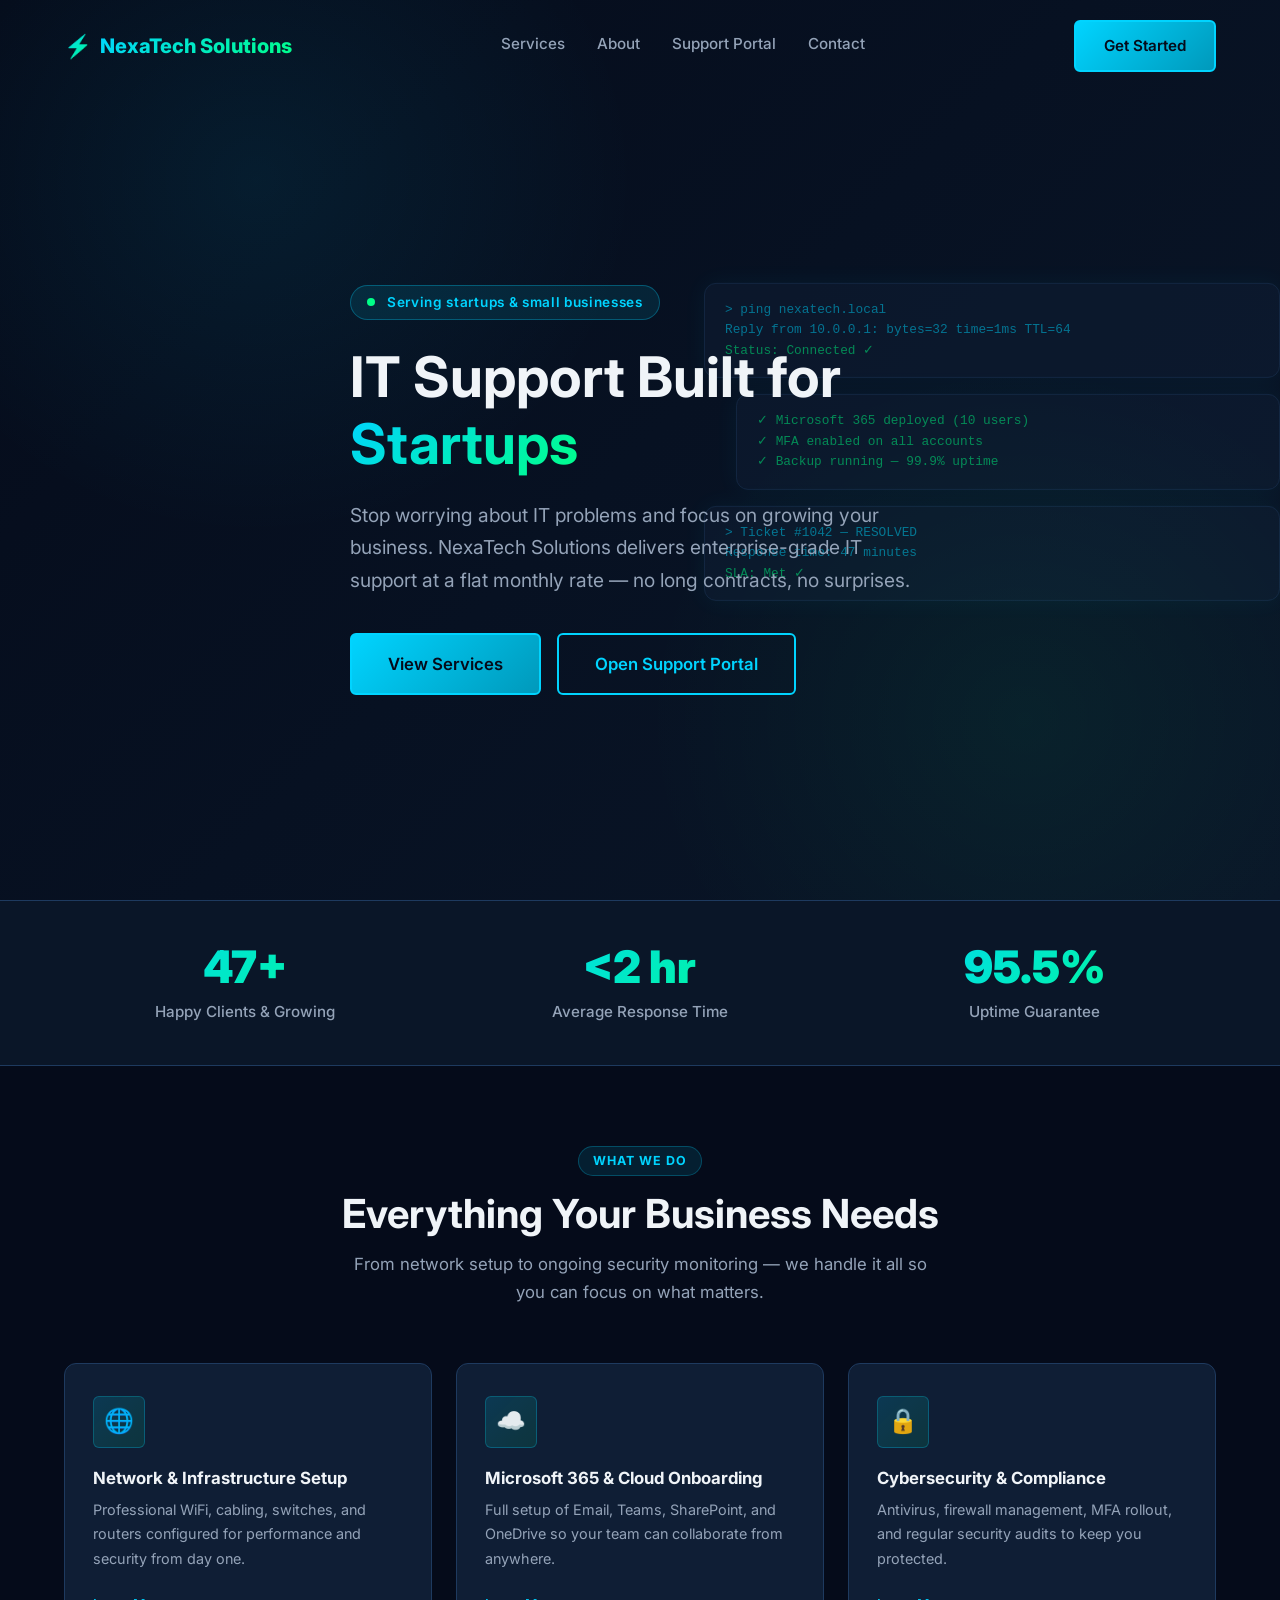
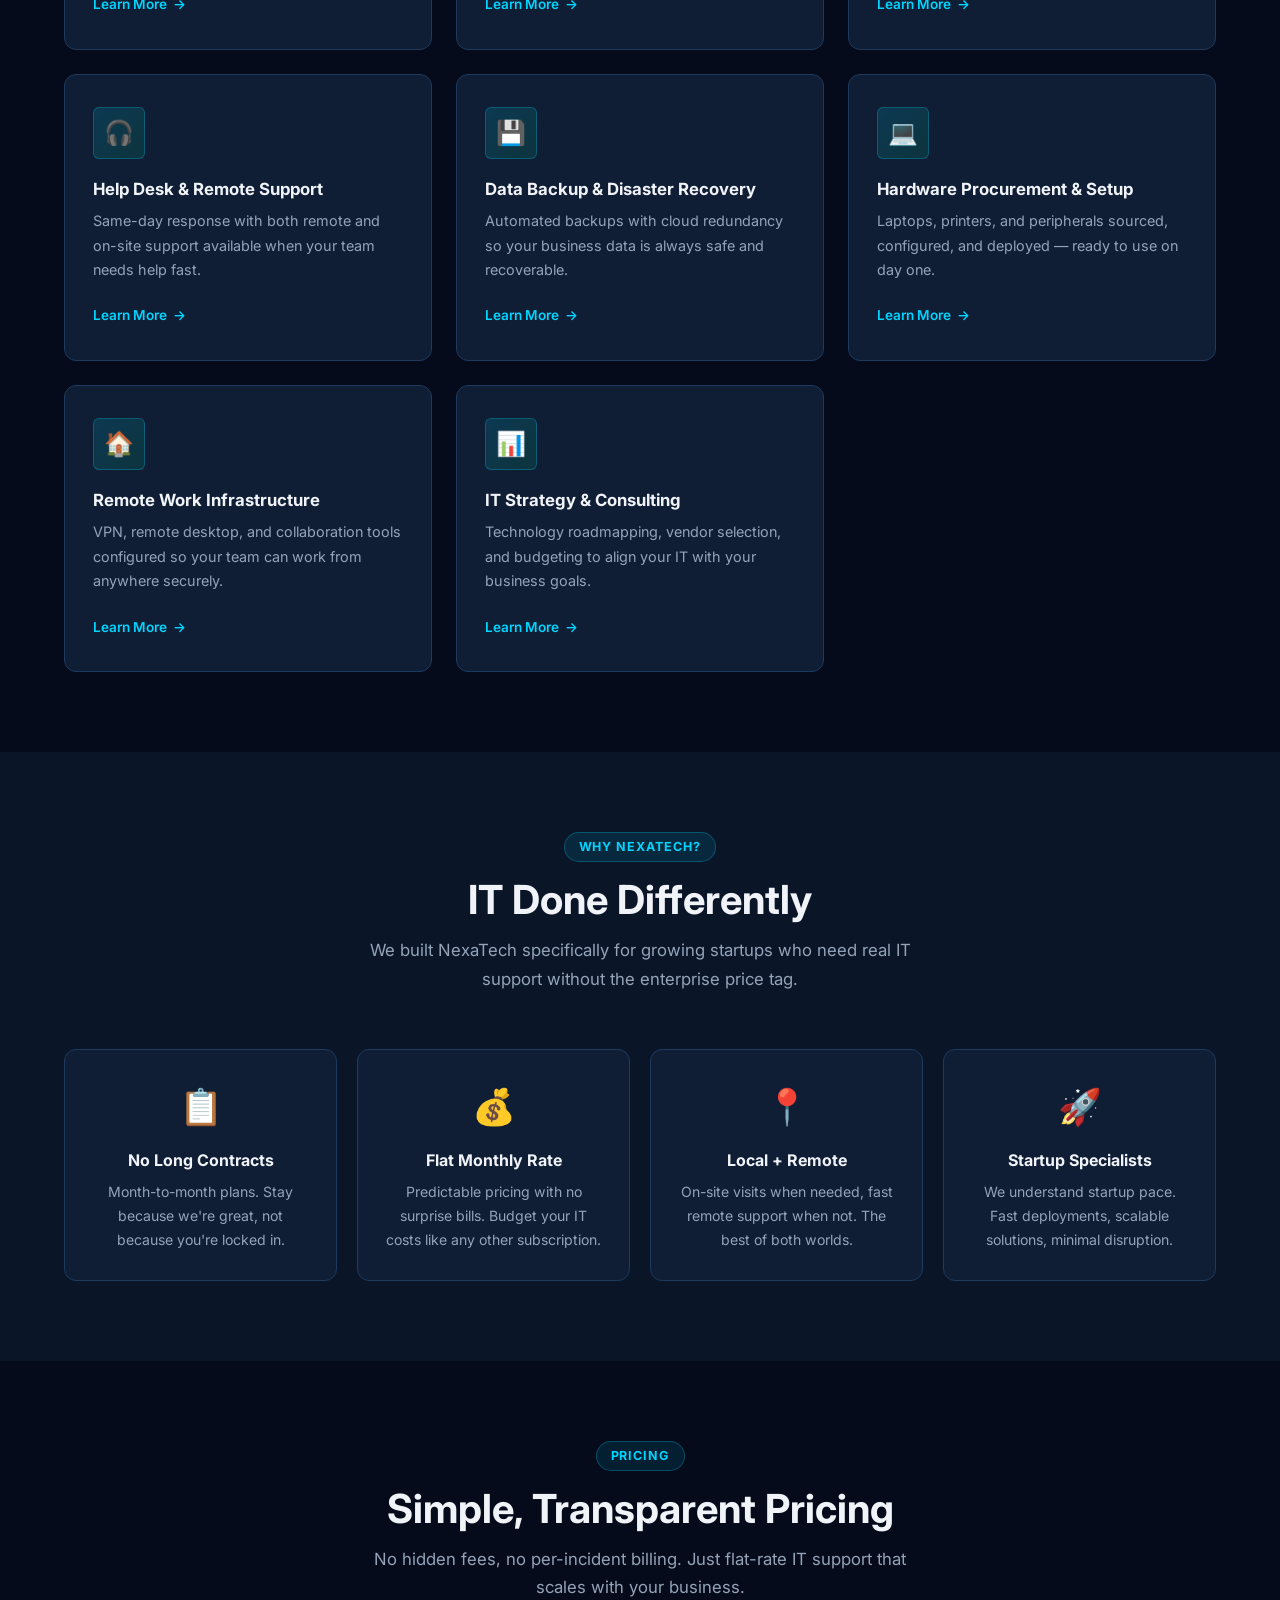
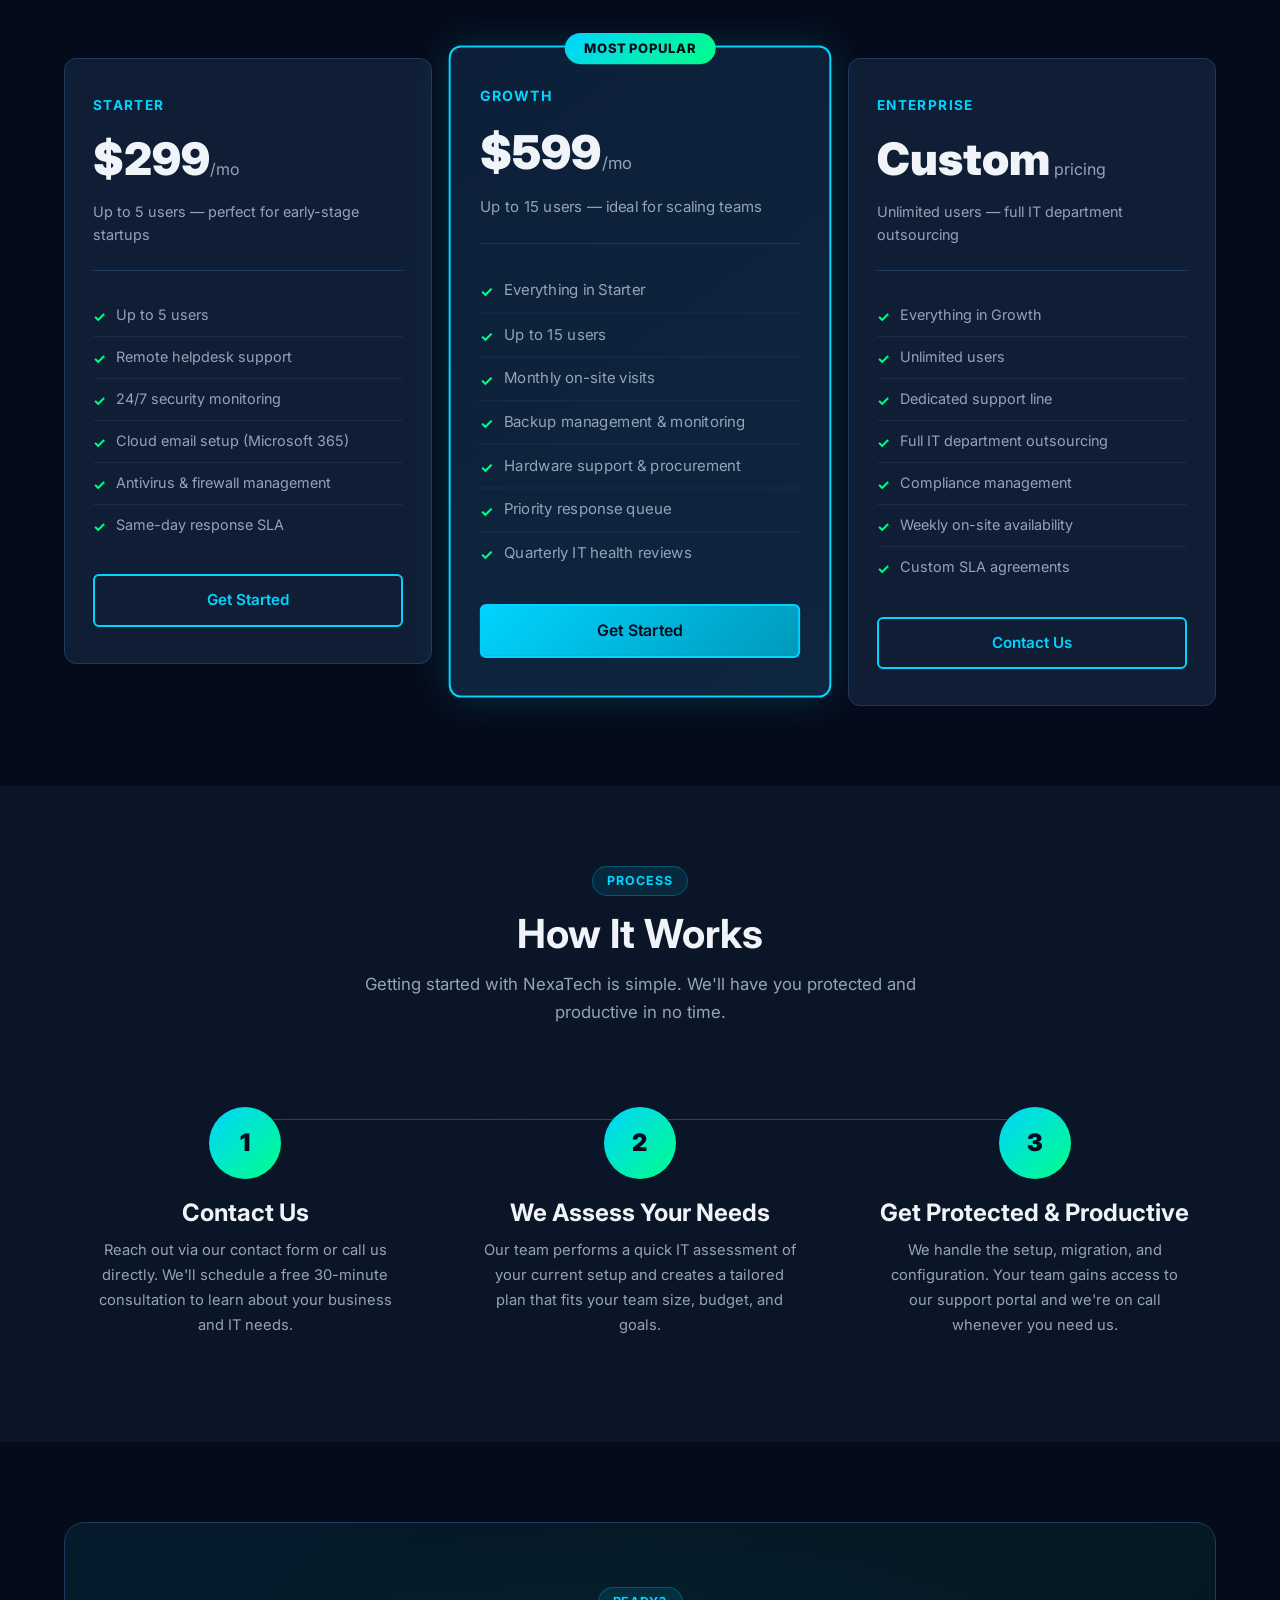
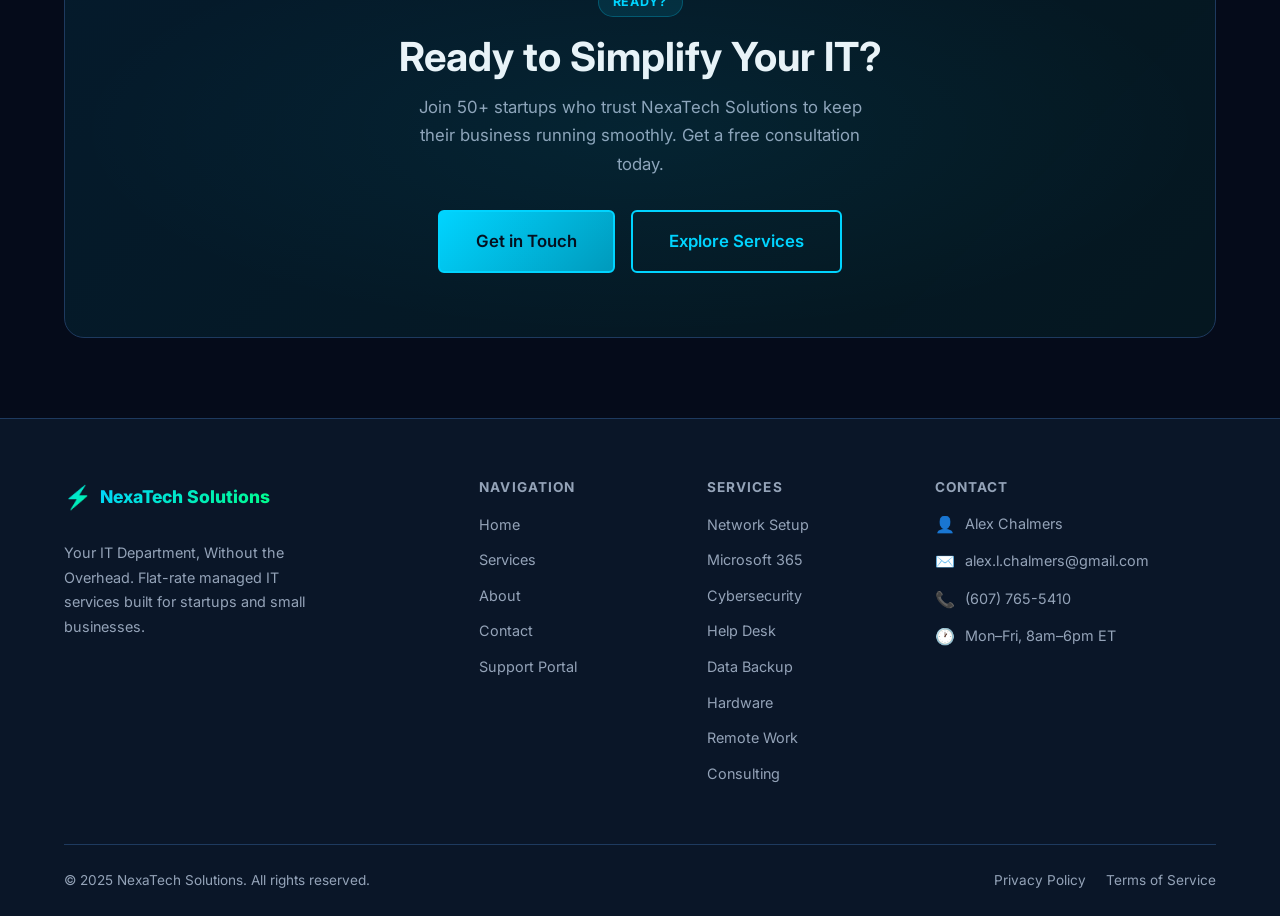
==== index.html @ a49eac21 "Initial commit of NexaTech Solutions IT services app Includes the customer portal, admin panel, tick" ====
<!DOCTYPE html>
<html lang="en">
<head>
  <meta charset="UTF-8" />
  <meta name="viewport" content="width=device-width, initial-scale=1.0" />
  <meta name="description" content="NexaTech Solutions — Managed IT services built for startups and small businesses. Network setup, Microsoft 365, cybersecurity, help desk, and more." />
  <title>NexaTech Solutions — Your IT Department, Without the Overhead</title>
  <link rel="stylesheet" href="assets/css/styles.css" />
  <link rel="preconnect" href="https://fonts.googleapis.com" />
  <link rel="preconnect" href="https://fonts.gstatic.com" crossorigin />
  <link href="https://fonts.googleapis.com/css2?family=Inter:wght@300;400;500;600;700;800;900&display=swap" rel="stylesheet" />
</head>
<body>

  <!-- ===================== NAVIGATION ===================== -->
  <nav class="navbar" id="navbar">
    <div class="container">
      <div class="nav-inner">
        <a href="index.html" class="nav-logo">
          <span class="logo-icon">⚡</span>
          <span>NexaTech Solutions</span>
        </a>

        <div class="nav-links">
          <a href="services.html">Services</a>
          <a href="about.html">About</a>
          <a href="portal/index.php">Support Portal</a>
          <a href="contact.html">Contact</a>
        </div>

        <div class="nav-cta">
          <a href="contact.html" class="btn btn-primary">Get Started</a>
        </div>

        <button class="hamburger" id="hamburger" aria-label="Toggle menu">
          <span></span><span></span><span></span>
        </button>
      </div>

      <div class="mobile-menu" id="mobile-menu">
        <a href="services.html">Services</a>
        <a href="about.html">About</a>
        <a href="portal/index.php">Support Portal</a>
        <a href="contact.html">Contact</a>
        <a href="contact.html" class="btn btn-primary">Get Started</a>
      </div>
    </div>
  </nav>

  <!-- ===================== HERO ===================== -->
  <section class="hero" id="hero">
    <div class="container">
      <div class="hero-content">
        <div class="hero-badge">
          <span class="status-dot"></span>
          Serving startups &amp; small businesses
        </div>
        <h1>IT Support Built for<br /><span class="gradient-text">Startups</span></h1>
        <p class="hero-sub">
          Stop worrying about IT problems and focus on growing your business.
          NexaTech Solutions delivers enterprise-grade IT support at a flat monthly rate —
          no long contracts, no surprises.
        </p>
        <div class="hero-ctas">
          <a href="services.html" class="btn btn-primary btn-lg">View Services</a>
          <a href="portal/index.php" class="btn btn-outline btn-lg">Open Support Portal</a>
        </div>
      </div>

      <!-- Floating tech elements -->
      <div class="hero-float" aria-hidden="true">
        <div class="float-card">
          &gt; ping nexatech.local<br />
          Reply from 10.0.0.1: bytes=32 time=1ms TTL=64<br />
          <span style="color:var(--accent-green)">Status: Connected ✓</span>
        </div>
        <div class="float-card">
          ✓ Microsoft 365 deployed (10 users)<br />
          ✓ MFA enabled on all accounts<br />
          ✓ Backup running — 99.9% uptime
        </div>
        <div class="float-card">
          &gt; Ticket #1042 — RESOLVED<br />
          Response time: 47 minutes<br />
          <span style="color:var(--accent-green)">SLA: Met ✓</span>
        </div>
      </div>
    </div>
  </section>

  <!-- ===================== STATS ===================== -->
  <section class="stats-row">
    <div class="container">
      <div class="stats-grid">
        <div class="stat-item animate-on-scroll">
          <h3><span data-count="50" data-suffix="+">50+</span></h3>
          <p>Happy Clients &amp; Growing</p>
        </div>
        <div class="stat-item animate-on-scroll delay-2">
          <h3>&lt;2 hr</h3>
          <p>Average Response Time</p>
        </div>
        <div class="stat-item animate-on-scroll delay-3">
          <h3><span data-count="99.9" data-suffix="%">99.9%</span></h3>
          <p>Uptime Guarantee</p>
        </div>
      </div>
    </div>
  </section>

  <!-- ===================== SERVICES GRID ===================== -->
  <section class="section" id="services">
    <div class="container">
      <div class="section-header centered">
        <div class="section-tag">What We Do</div>
        <h2>Everything Your Business Needs</h2>
        <p>From network setup to ongoing security monitoring — we handle it all so you can focus on what matters.</p>
      </div>

      <div class="services-grid">
        <div class="service-card animate-on-scroll">
          <div class="service-icon">🌐</div>
          <h3>Network &amp; Infrastructure Setup</h3>
          <p>Professional WiFi, cabling, switches, and routers configured for performance and security from day one.</p>
          <a href="services.html#network" class="learn-more">Learn More</a>
        </div>

        <div class="service-card animate-on-scroll delay-1">
          <div class="service-icon">☁️</div>
          <h3>Microsoft 365 &amp; Cloud Onboarding</h3>
          <p>Full setup of Email, Teams, SharePoint, and OneDrive so your team can collaborate from anywhere.</p>
          <a href="services.html#cloud" class="learn-more">Learn More</a>
        </div>

        <div class="service-card animate-on-scroll delay-2">
          <div class="service-icon">🔒</div>
          <h3>Cybersecurity &amp; Compliance</h3>
          <p>Antivirus, firewall management, MFA rollout, and regular security audits to keep you protected.</p>
          <a href="services.html#security" class="learn-more">Learn More</a>
        </div>

        <div class="service-card animate-on-scroll">
          <div class="service-icon">🎧</div>
          <h3>Help Desk &amp; Remote Support</h3>
          <p>Same-day response with both remote and on-site support available when your team needs help fast.</p>
          <a href="services.html#helpdesk" class="learn-more">Learn More</a>
        </div>

        <div class="service-card animate-on-scroll delay-1">
          <div class="service-icon">💾</div>
          <h3>Data Backup &amp; Disaster Recovery</h3>
          <p>Automated backups with cloud redundancy so your business data is always safe and recoverable.</p>
          <a href="services.html#backup" class="learn-more">Learn More</a>
        </div>

        <div class="service-card animate-on-scroll delay-2">
          <div class="service-icon">💻</div>
          <h3>Hardware Procurement &amp; Setup</h3>
          <p>Laptops, printers, and peripherals sourced, configured, and deployed — ready to use on day one.</p>
          <a href="services.html#hardware" class="learn-more">Learn More</a>
        </div>

        <div class="service-card animate-on-scroll">
          <div class="service-icon">🏠</div>
          <h3>Remote Work Infrastructure</h3>
          <p>VPN, remote desktop, and collaboration tools configured so your team can work from anywhere securely.</p>
          <a href="services.html#remote" class="learn-more">Learn More</a>
        </div>

        <div class="service-card animate-on-scroll delay-1">
          <div class="service-icon">📊</div>
          <h3>IT Strategy &amp; Consulting</h3>
          <p>Technology roadmapping, vendor selection, and budgeting to align your IT with your business goals.</p>
          <a href="services.html#consulting" class="learn-more">Learn More</a>
        </div>
      </div>
    </div>
  </section>

  <!-- ===================== WHY NEXATECH ===================== -->
  <section class="section" style="background: var(--bg-secondary);">
    <div class="container">
      <div class="section-header centered">
        <div class="section-tag">Why NexaTech?</div>
        <h2>IT Done Differently</h2>
        <p>We built NexaTech specifically for growing startups who need real IT support without the enterprise price tag.</p>
      </div>

      <div class="features-grid">
        <div class="feature-card animate-on-scroll">
          <span class="feature-icon">📋</span>
          <h4>No Long Contracts</h4>
          <p>Month-to-month plans. Stay because we're great, not because you're locked in.</p>
        </div>
        <div class="feature-card animate-on-scroll delay-1">
          <span class="feature-icon">💰</span>
          <h4>Flat Monthly Rate</h4>
          <p>Predictable pricing with no surprise bills. Budget your IT costs like any other subscription.</p>
        </div>
        <div class="feature-card animate-on-scroll delay-2">
          <span class="feature-icon">📍</span>
          <h4>Local + Remote</h4>
          <p>On-site visits when needed, fast remote support when not. The best of both worlds.</p>
        </div>
        <div class="feature-card animate-on-scroll delay-3">
          <span class="feature-icon">🚀</span>
          <h4>Startup Specialists</h4>
          <p>We understand startup pace. Fast deployments, scalable solutions, minimal disruption.</p>
        </div>
      </div>
    </div>
  </section>

  <!-- ===================== PRICING ===================== -->
  <section class="section" id="pricing">
    <div class="container">
      <div class="section-header centered">
        <div class="section-tag">Pricing</div>
        <h2>Simple, Transparent Pricing</h2>
        <p>No hidden fees, no per-incident billing. Just flat-rate IT support that scales with your business.</p>
      </div>

      <div class="pricing-grid">
        <!-- Starter -->
        <div class="pricing-card animate-on-scroll">
          <div class="pricing-tier">Starter</div>
          <div class="pricing-price">$299<span>/mo</span></div>
          <div class="pricing-subtitle">Up to 5 users — perfect for early-stage startups</div>
          <ul class="pricing-features">
            <li><span class="check">✓</span> Up to 5 users</li>
            <li><span class="check">✓</span> Remote helpdesk support</li>
            <li><span class="check">✓</span> 24/7 security monitoring</li>
            <li><span class="check">✓</span> Cloud email setup (Microsoft 365)</li>
            <li><span class="check">✓</span> Antivirus &amp; firewall management</li>
            <li><span class="check">✓</span> Same-day response SLA</li>
          </ul>
          <a href="contact.html" class="btn btn-outline">Get Started</a>
        </div>

        <!-- Growth (Featured) -->
        <div class="pricing-card featured animate-on-scroll delay-1">
          <div class="pricing-badge">Most Popular</div>
          <div class="pricing-tier">Growth</div>
          <div class="pricing-price">$599<span>/mo</span></div>
          <div class="pricing-subtitle">Up to 15 users — ideal for scaling teams</div>
          <ul class="pricing-features">
            <li><span class="check">✓</span> Everything in Starter</li>
            <li><span class="check">✓</span> Up to 15 users</li>
            <li><span class="check">✓</span> Monthly on-site visits</li>
            <li><span class="check">✓</span> Backup management &amp; monitoring</li>
            <li><span class="check">✓</span> Hardware support &amp; procurement</li>
            <li><span class="check">✓</span> Priority response queue</li>
            <li><span class="check">✓</span> Quarterly IT health reviews</li>
          </ul>
          <a href="contact.html" class="btn btn-primary">Get Started</a>
        </div>

        <!-- Enterprise -->
        <div class="pricing-card animate-on-scroll delay-2">
          <div class="pricing-tier">Enterprise</div>
          <div class="pricing-price">Custom<span> pricing</span></div>
          <div class="pricing-subtitle">Unlimited users — full IT department outsourcing</div>
          <ul class="pricing-features">
            <li><span class="check">✓</span> Everything in Growth</li>
            <li><span class="check">✓</span> Unlimited users</li>
            <li><span class="check">✓</span> Dedicated support line</li>
            <li><span class="check">✓</span> Full IT department outsourcing</li>
            <li><span class="check">✓</span> Compliance management</li>
            <li><span class="check">✓</span> Weekly on-site availability</li>
            <li><span class="check">✓</span> Custom SLA agreements</li>
          </ul>
          <a href="contact.html" class="btn btn-outline">Contact Us</a>
        </div>
      </div>
    </div>
  </section>

  <!-- ===================== HOW IT WORKS ===================== -->
  <section class="section" style="background: var(--bg-secondary);">
    <div class="container">
      <div class="section-header centered">
        <div class="section-tag">Process</div>
        <h2>How It Works</h2>
        <p>Getting started with NexaTech is simple. We'll have you protected and productive in no time.</p>
      </div>

      <div class="steps-grid">
        <div class="step-card animate-on-scroll">
          <div class="step-number">1</div>
          <h3>Contact Us</h3>
          <p>Reach out via our contact form or call us directly. We'll schedule a free 30-minute consultation to learn about your business and IT needs.</p>
        </div>
        <div class="step-card animate-on-scroll delay-2">
          <div class="step-number">2</div>
          <h3>We Assess Your Needs</h3>
          <p>Our team performs a quick IT assessment of your current setup and creates a tailored plan that fits your team size, budget, and goals.</p>
        </div>
        <div class="step-card animate-on-scroll delay-3">
          <div class="step-number">3</div>
          <h3>Get Protected &amp; Productive</h3>
          <p>We handle the setup, migration, and configuration. Your team gains access to our support portal and we're on call whenever you need us.</p>
        </div>
      </div>
    </div>
  </section>

  <!-- ===================== CTA SECTION ===================== -->
  <section class="section">
    <div class="container">
      <div class="cta-section animate-on-scroll">
        <div class="section-tag" style="margin-bottom:16px;">Ready?</div>
        <h2>Ready to Simplify Your IT?</h2>
        <p>Join 50+ startups who trust NexaTech Solutions to keep their business running smoothly. Get a free consultation today.</p>
        <div class="ctas">
          <a href="contact.html" class="btn btn-primary btn-lg">Get in Touch</a>
          <a href="services.html" class="btn btn-outline btn-lg">Explore Services</a>
        </div>
      </div>
    </div>
  </section>

  <!-- ===================== FOOTER ===================== -->
  <footer class="footer">
    <div class="container">
      <div class="footer-grid">
        <div class="footer-brand">
          <a href="index.html" class="nav-logo">
            <span class="logo-icon">⚡</span>
            <span>NexaTech Solutions</span>
          </a>
          <p style="margin-top:12px;">Your IT Department, Without the Overhead. Flat-rate managed IT services built for startups and small businesses.</p>
        </div>

        <div class="footer-col">
          <h4>Navigation</h4>
          <ul>
            <li><a href="index.html">Home</a></li>
            <li><a href="services.html">Services</a></li>
            <li><a href="about.html">About</a></li>
            <li><a href="contact.html">Contact</a></li>
            <li><a href="portal/index.php">Support Portal</a></li>
          </ul>
        </div>

        <div class="footer-col">
          <h4>Services</h4>
          <ul>
            <li><a href="services.html#network">Network Setup</a></li>
            <li><a href="services.html#cloud">Microsoft 365</a></li>
            <li><a href="services.html#security">Cybersecurity</a></li>
            <li><a href="services.html#helpdesk">Help Desk</a></li>
            <li><a href="services.html#backup">Data Backup</a></li>
            <li><a href="services.html#hardware">Hardware</a></li>
            <li><a href="services.html#remote">Remote Work</a></li>
            <li><a href="services.html#consulting">Consulting</a></li>
          </ul>
        </div>

        <div class="footer-col">
          <h4>Contact</h4>
          <div class="footer-contact-item">
            <span class="icon">👤</span>
            <span>Alex Chalmers</span>
          </div>
          <div class="footer-contact-item">
            <span class="icon">✉️</span>
            <a href="mailto:alex.l.chalmers@gmail.com">alex.l.chalmers@gmail.com</a>
          </div>
          <div class="footer-contact-item">
            <span class="icon">📞</span>
            <a href="tel:+16077655410">(607) 765-5410</a>
          </div>
          <div class="footer-contact-item">
            <span class="icon">🕐</span>
            <span>Mon–Fri, 8am–6pm ET</span>
          </div>
        </div>
      </div>

      <div class="footer-bottom">
        <p>&copy; 2025 NexaTech Solutions. All rights reserved.</p>
        <div style="display:flex;gap:20px;">
          <a href="#">Privacy Policy</a>
          <a href="#">Terms of Service</a>
        </div>
      </div>
    </div>
  </footer>

  <script src="assets/js/main.js?v=2"></script>
</body>
</html>
---- assets/css/styles.css ----
/* ============================================================
   NexaTech Solutions — styles.css
   Dark, techy, startup-friendly theme
   ============================================================ */

/* --- Google Font Import --- */
@import url('https://fonts.googleapis.com/css2?family=Inter:wght@300;400;500;600;700;800;900&display=swap');

/* --- CSS Custom Properties --- */
:root {
  --bg-primary:    #050b1a;
  --bg-secondary:  #0a1628;
  --bg-card:       #0f1e35;
  --accent-cyan:   #00d4ff;
  --accent-green:  #00ff88;
  --text-primary:  #f0f4f8;
  --text-secondary:#94a3b8;
  --border:        #1e3a5f;

  --font-family: 'Inter', -apple-system, BlinkMacSystemFont, 'Segoe UI', sans-serif;
  --radius-sm:   6px;
  --radius-md:   12px;
  --radius-lg:   20px;
  --shadow-sm:   0 2px 8px rgba(0,0,0,.4);
  --shadow-md:   0 4px 24px rgba(0,0,0,.5);
  --shadow-lg:   0 8px 48px rgba(0,0,0,.6);
  --transition:  0.25s ease;
}

/* --- Reset / Normalize --- */
*, *::before, *::after { box-sizing: border-box; margin: 0; padding: 0; }
html { scroll-behavior: smooth; font-size: 16px; }
body {
  font-family: var(--font-family);
  background: var(--bg-primary);
  color: var(--text-primary);
  line-height: 1.6;
  overflow-x: hidden;
}
img { max-width: 100%; display: block; }
a { color: var(--accent-cyan); text-decoration: none; transition: color var(--transition); }
a:hover { color: var(--accent-green); }
ul { list-style: none; }
button { font-family: var(--font-family); cursor: pointer; border: none; outline: none; }
input, textarea, select {
  font-family: var(--font-family);
  outline: none;
  border: none;
  background: transparent;
}

/* --- Typography System --- */
h1,h2,h3,h4,h5,h6 {
  font-weight: 700;
  line-height: 1.2;
  color: var(--text-primary);
}
h1 { font-size: clamp(2rem, 5vw, 3.5rem); }
h2 { font-size: clamp(1.6rem, 3.5vw, 2.5rem); }
h3 { font-size: clamp(1.2rem, 2.5vw, 1.5rem); }
h4 { font-size: 1.1rem; }
p  { color: var(--text-secondary); line-height: 1.7; }
small { font-size: .85rem; color: var(--text-secondary); }

.gradient-text {
  background: linear-gradient(135deg, var(--accent-cyan), var(--accent-green));
  -webkit-background-clip: text;
  -webkit-text-fill-color: transparent;
  background-clip: text;
}

/* --- Utility Classes --- */
.container { max-width: 1200px; margin: 0 auto; padding: 0 24px; }
.section    { padding: 80px 0; }
.section-sm { padding: 48px 0; }
.text-center { text-align: center; }
.text-left   { text-align: left; }
.flex        { display: flex; }
.flex-center { display: flex; align-items: center; justify-content: center; }
.flex-between{ display: flex; align-items: center; justify-content: space-between; }
.flex-col    { flex-direction: column; }
.gap-1       { gap: 8px; }
.gap-2       { gap: 16px; }
.gap-3       { gap: 24px; }
.gap-4       { gap: 32px; }
.mt-1 { margin-top: 8px; }
.mt-2 { margin-top: 16px; }
.mt-3 { margin-top: 24px; }
.mt-4 { margin-top: 32px; }
.mb-1 { margin-bottom: 8px; }
.mb-2 { margin-bottom: 16px; }
.mb-3 { margin-bottom: 24px; }
.mb-4 { margin-bottom: 32px; }
.hidden { display: none !important; }
.sr-only { position:absolute; width:1px; height:1px; overflow:hidden; clip:rect(0,0,0,0); }

/* Scroll animation targets */
.animate-on-scroll { opacity: 0; transform: translateY(30px); transition: opacity .6s ease, transform .6s ease; }
.animate-on-scroll.visible { opacity: 1; transform: translateY(0); }

/* --- Buttons --- */
.btn {
  display: inline-flex;
  align-items: center;
  gap: 8px;
  padding: 12px 28px;
  border-radius: var(--radius-sm);
  font-size: .95rem;
  font-weight: 600;
  transition: all var(--transition);
  cursor: pointer;
  border: 2px solid transparent;
  text-decoration: none;
  white-space: nowrap;
}
.btn-primary {
  background: linear-gradient(135deg, var(--accent-cyan), #0099bb);
  color: #050b1a;
  border-color: var(--accent-cyan);
}
.btn-primary:hover {
  background: linear-gradient(135deg, var(--accent-green), #00cc66);
  border-color: var(--accent-green);
  color: #050b1a;
  transform: translateY(-2px);
  box-shadow: 0 6px 24px rgba(0,212,255,.35);
}
.btn-outline {
  background: transparent;
  color: var(--accent-cyan);
  border-color: var(--accent-cyan);
}
.btn-outline:hover {
  background: rgba(0,212,255,.1);
  color: var(--accent-cyan);
  transform: translateY(-2px);
  box-shadow: 0 6px 24px rgba(0,212,255,.2);
}
.btn-ghost {
  background: transparent;
  color: var(--text-secondary);
  border-color: var(--border);
}
.btn-ghost:hover { background: var(--bg-card); color: var(--text-primary); border-color: var(--accent-cyan); }
.btn-sm { padding: 8px 18px; font-size: .85rem; }
.btn-lg { padding: 16px 36px; font-size: 1.05rem; }
.btn-danger { background: #ff4d4d; color: #fff; border-color: #ff4d4d; }
.btn-danger:hover { background: #cc0000; border-color: #cc0000; }
.btn-success { background: var(--accent-green); color: #050b1a; border-color: var(--accent-green); }

/* --- Navigation --- */
.navbar {
  position: fixed;
  top: 0; left: 0; right: 0;
  z-index: 1000;
  padding: 20px 0;
  transition: background var(--transition), padding var(--transition), box-shadow var(--transition);
}
.navbar.scrolled {
  background: rgba(5,11,26,.95);
  backdrop-filter: blur(12px);
  padding: 12px 0;
  box-shadow: 0 2px 24px rgba(0,0,0,.5);
  border-bottom: 1px solid var(--border);
}
.nav-inner { display: flex; align-items: center; justify-content: space-between; }
.nav-logo {
  font-size: 1.25rem;
  font-weight: 800;
  color: var(--text-primary);
  text-decoration: none;
  display: flex;
  align-items: center;
  gap: 8px;
  transition: color var(--transition);
}
.nav-logo:hover { color: var(--accent-cyan); }
.nav-logo .logo-icon { font-size: 1.4rem; }
.nav-logo span { background: linear-gradient(135deg, var(--accent-cyan), var(--accent-green)); -webkit-background-clip: text; -webkit-text-fill-color: transparent; background-clip: text; }

.nav-links { display: flex; align-items: center; gap: 32px; }
.nav-links a {
  color: var(--text-secondary);
  font-size: .95rem;
  font-weight: 500;
  text-decoration: none;
  transition: color var(--transition);
  position: relative;
  padding-bottom: 4px;
}
.nav-links a::after {
  content: '';
  position: absolute;
  bottom: 0; left: 0;
  width: 0; height: 2px;
  background: var(--accent-cyan);
  transition: width var(--transition);
}
.nav-links a:hover, .nav-links a.active { color: var(--text-primary); }
.nav-links a:hover::after, .nav-links a.active::after { width: 100%; }

.nav-cta { display: flex; align-items: center; gap: 12px; }

.hamburger {
  display: none;
  flex-direction: column;
  gap: 5px;
  cursor: pointer;
  padding: 4px;
  background: none;
}
.hamburger span {
  display: block;
  width: 24px; height: 2px;
  background: var(--text-primary);
  border-radius: 2px;
  transition: all var(--transition);
}
.hamburger.open span:nth-child(1) { transform: translateY(7px) rotate(45deg); }
.hamburger.open span:nth-child(2) { opacity: 0; }
.hamburger.open span:nth-child(3) { transform: translateY(-7px) rotate(-45deg); }

.mobile-menu {
  display: none;
  flex-direction: column;
  gap: 0;
  background: rgba(5,11,26,.98);
  border-top: 1px solid var(--border);
  padding: 16px 0;
}
.mobile-menu.open { display: flex; }
.mobile-menu a {
  padding: 12px 24px;
  color: var(--text-secondary);
  font-weight: 500;
  border-bottom: 1px solid var(--border);
  transition: all var(--transition);
}
.mobile-menu a:last-child { border-bottom: none; }
.mobile-menu a:hover { color: var(--accent-cyan); background: rgba(0,212,255,.05); padding-left: 32px; }
.mobile-menu .btn { margin: 16px 24px 8px; width: calc(100% - 48px); justify-content: center; }

/* --- Hero Section --- */
.hero {
  min-height: 100vh;
  display: flex;
  align-items: center;
  position: relative;
  overflow: hidden;
  padding-top: 80px;
  background: linear-gradient(135deg, var(--bg-primary) 0%, #071122 50%, var(--bg-secondary) 100%);
}
.hero::before {
  content: '';
  position: absolute;
  top: -20%; left: -10%;
  width: 60%; height: 80%;
  background: radial-gradient(ellipse at center, rgba(0,212,255,.08) 0%, transparent 70%);
  pointer-events: none;
}
.hero::after {
  content: '';
  position: absolute;
  bottom: -20%; right: -10%;
  width: 60%; height: 80%;
  background: radial-gradient(ellipse at center, rgba(0,255,136,.06) 0%, transparent 70%);
  pointer-events: none;
}
.hero-content { position: relative; z-index: 1; max-width: 780px; }
.hero-badge {
  display: inline-flex;
  align-items: center;
  gap: 8px;
  background: rgba(0,212,255,.1);
  border: 1px solid rgba(0,212,255,.3);
  color: var(--accent-cyan);
  padding: 6px 16px;
  border-radius: 100px;
  font-size: .85rem;
  font-weight: 600;
  margin-bottom: 24px;
  letter-spacing: .05em;
}
.hero h1 { margin-bottom: 20px; }
.hero p.hero-sub {
  font-size: clamp(1rem, 2vw, 1.2rem);
  color: var(--text-secondary);
  max-width: 580px;
  margin-bottom: 36px;
  line-height: 1.7;
}
.hero-ctas { display: flex; gap: 16px; flex-wrap: wrap; }

/* Floating tech elements */
.hero-float {
  position: absolute;
  right: 0; top: 50%;
  transform: translateY(-50%);
  width: 45%;
  pointer-events: none;
  opacity: .5;
  z-index: 0;
}
.float-card {
  background: var(--bg-card);
  border: 1px solid var(--border);
  border-radius: var(--radius-md);
  padding: 16px 20px;
  margin-bottom: 16px;
  font-size: .8rem;
  font-family: 'Courier New', monospace;
  color: var(--accent-cyan);
  animation: floatUp 6s ease-in-out infinite;
  box-shadow: 0 0 24px rgba(0,212,255,.1);
}
.float-card:nth-child(2) { animation-delay: -2s; margin-left: 32px; color: var(--accent-green); }
.float-card:nth-child(3) { animation-delay: -4s; }
@keyframes floatUp { 0%,100% { transform: translateY(0); } 50% { transform: translateY(-12px); } }

/* --- Stats Row --- */
.stats-row {
  background: var(--bg-secondary);
  border-top: 1px solid var(--border);
  border-bottom: 1px solid var(--border);
  padding: 40px 0;
}
.stats-grid { display: grid; grid-template-columns: repeat(3, 1fr); gap: 32px; text-align: center; }
.stat-item h3 {
  font-size: clamp(2rem, 4vw, 2.8rem);
  font-weight: 900;
  background: linear-gradient(135deg, var(--accent-cyan), var(--accent-green));
  -webkit-background-clip: text; -webkit-text-fill-color: transparent; background-clip: text;
  margin-bottom: 4px;
}
.stat-item p { font-size: .95rem; color: var(--text-secondary); font-weight: 500; }

/* --- Section Headers --- */
.section-header { margin-bottom: 56px; }
.section-header h2 { margin-bottom: 12px; }
.section-header p { font-size: 1.05rem; max-width: 580px; }
.section-header.centered { text-align: center; }
.section-header.centered p { margin: 0 auto; }
.section-tag {
  display: inline-block;
  background: rgba(0,212,255,.1);
  color: var(--accent-cyan);
  border: 1px solid rgba(0,212,255,.25);
  padding: 4px 14px;
  border-radius: 100px;
  font-size: .78rem;
  font-weight: 700;
  letter-spacing: .08em;
  text-transform: uppercase;
  margin-bottom: 14px;
}

/* --- Services Grid --- */
.services-grid { display: grid; grid-template-columns: repeat(3, 1fr); gap: 24px; }
.service-card {
  background: var(--bg-card);
  border: 1px solid var(--border);
  border-radius: var(--radius-md);
  padding: 32px 28px;
  transition: all var(--transition);
  position: relative;
  overflow: hidden;
}
.service-card::before {
  content: '';
  position: absolute;
  top: 0; left: 0; right: 0;
  height: 2px;
  background: linear-gradient(90deg, var(--accent-cyan), var(--accent-green));
  opacity: 0;
  transition: opacity var(--transition);
}
.service-card:hover {
  transform: translateY(-6px);
  border-color: rgba(0,212,255,.4);
  box-shadow: 0 12px 40px rgba(0,212,255,.12);
}
.service-card:hover::before { opacity: 1; }
.service-icon {
  width: 52px; height: 52px;
  background: linear-gradient(135deg, rgba(0,212,255,.15), rgba(0,255,136,.1));
  border: 1px solid rgba(0,212,255,.25);
  border-radius: var(--radius-sm);
  display: flex; align-items: center; justify-content: center;
  font-size: 1.5rem;
  margin-bottom: 20px;
}
.service-card h3 { font-size: 1.05rem; margin-bottom: 10px; }
.service-card p { font-size: .9rem; margin-bottom: 20px; }
.service-card a.learn-more {
  font-size: .85rem;
  font-weight: 600;
  color: var(--accent-cyan);
  display: inline-flex;
  align-items: center;
  gap: 6px;
}
.service-card a.learn-more::after { content: '→'; transition: transform var(--transition); }
.service-card:hover a.learn-more::after { transform: translateX(4px); }

/* Services page — detailed service blocks */
.service-detail {
  background: var(--bg-card);
  border: 1px solid var(--border);
  border-radius: var(--radius-md);
  padding: 40px 36px;
  margin-bottom: 28px;
  display: grid;
  grid-template-columns: 64px 1fr;
  gap: 28px;
  transition: border-color var(--transition);
}
.service-detail:hover { border-color: rgba(0,212,255,.3); }
.service-detail .service-icon { margin-bottom: 0; width: 64px; height: 64px; font-size: 1.8rem; flex-shrink: 0; }
.service-detail h3 { font-size: 1.25rem; margin-bottom: 8px; }
.service-detail p.service-intro { margin-bottom: 16px; }
.service-detail ul.service-bullets {
  display: grid; grid-template-columns: 1fr 1fr; gap: 8px;
}
.service-detail ul.service-bullets li {
  font-size: .9rem;
  color: var(--text-secondary);
  padding-left: 20px;
  position: relative;
}
.service-detail ul.service-bullets li::before {
  content: '✓';
  position: absolute; left: 0;
  color: var(--accent-green);
  font-weight: 700;
}
.service-detail .who-its-for {
  margin-top: 14px;
  display: inline-flex;
  align-items: center;
  gap: 6px;
  background: rgba(0,255,136,.08);
  border: 1px solid rgba(0,255,136,.2);
  color: var(--accent-green);
  padding: 5px 12px;
  border-radius: 100px;
  font-size: .8rem;
  font-weight: 600;
}

/* --- Why NexaTech Feature Cards --- */
.features-grid { display: grid; grid-template-columns: repeat(4, 1fr); gap: 20px; }
.feature-card {
  background: var(--bg-card);
  border: 1px solid var(--border);
  border-radius: var(--radius-md);
  padding: 28px 24px;
  text-align: center;
  transition: all var(--transition);
}
.feature-card:hover { transform: translateY(-4px); border-color: rgba(0,212,255,.3); box-shadow: var(--shadow-md); }
.feature-icon { font-size: 2.2rem; margin-bottom: 16px; display: block; }
.feature-card h4 { margin-bottom: 10px; font-size: 1rem; }
.feature-card p { font-size: .88rem; }

/* --- Pricing Cards --- */
.pricing-grid { display: grid; grid-template-columns: repeat(3, 1fr); gap: 24px; align-items: start; }
.pricing-card {
  background: var(--bg-card);
  border: 1px solid var(--border);
  border-radius: var(--radius-md);
  padding: 36px 28px;
  position: relative;
  transition: all var(--transition);
}
.pricing-card.featured {
  background: linear-gradient(145deg, #0d1f38, #0f2640);
  border: 2px solid var(--accent-cyan);
  transform: scale(1.04);
  box-shadow: 0 0 40px rgba(0,212,255,.18);
}
.pricing-card:hover { box-shadow: var(--shadow-lg); }
.pricing-badge {
  position: absolute;
  top: -14px; left: 50%;
  transform: translateX(-50%);
  background: linear-gradient(135deg, var(--accent-cyan), var(--accent-green));
  color: #050b1a;
  padding: 5px 18px;
  border-radius: 100px;
  font-size: .78rem;
  font-weight: 800;
  letter-spacing: .05em;
  text-transform: uppercase;
  white-space: nowrap;
}
.pricing-tier { font-size: .85rem; font-weight: 700; color: var(--accent-cyan); letter-spacing: .1em; text-transform: uppercase; margin-bottom: 8px; }
.pricing-price { font-size: 2.8rem; font-weight: 900; color: var(--text-primary); margin-bottom: 4px; }
.pricing-price span { font-size: 1rem; font-weight: 400; color: var(--text-secondary); }
.pricing-subtitle { font-size: .9rem; color: var(--text-secondary); margin-bottom: 24px; padding-bottom: 24px; border-bottom: 1px solid var(--border); }
.pricing-features { margin-bottom: 28px; }
.pricing-features li {
  display: flex; align-items: flex-start; gap: 10px;
  padding: 8px 0;
  font-size: .9rem;
  color: var(--text-secondary);
  border-bottom: 1px solid rgba(30,58,95,.5);
}
.pricing-features li:last-child { border-bottom: none; }
.pricing-features li .check { color: var(--accent-green); font-weight: 700; flex-shrink: 0; margin-top: 2px; }
.pricing-card .btn { width: 100%; justify-content: center; }

/* --- How It Works --- */
.steps-grid { display: grid; grid-template-columns: repeat(3, 1fr); gap: 32px; position: relative; }
.steps-grid::before {
  content: '';
  position: absolute;
  top: 36px; left: calc(16.666% + 16px); right: calc(16.666% + 16px);
  height: 1px;
  background: linear-gradient(90deg, var(--accent-cyan), var(--accent-green));
  opacity: .3;
}
.step-card { text-align: center; padding: 24px; }
.step-number {
  width: 72px; height: 72px;
  background: linear-gradient(135deg, var(--accent-cyan), var(--accent-green));
  border-radius: 50%;
  display: flex; align-items: center; justify-content: center;
  font-size: 1.5rem; font-weight: 900;
  color: #050b1a;
  margin: 0 auto 20px;
  position: relative;
  z-index: 1;
}
.step-card h3 { margin-bottom: 10px; }
.step-card p { font-size: .92rem; }

/* --- CTA Section --- */
.cta-section {
  background: linear-gradient(135deg, rgba(0,212,255,.08), rgba(0,255,136,.05));
  border: 1px solid var(--border);
  border-radius: var(--radius-lg);
  padding: 64px 48px;
  text-align: center;
  position: relative;
  overflow: hidden;
}
.cta-section::before {
  content: '';
  position: absolute;
  inset: 0;
  background: radial-gradient(ellipse at center, rgba(0,212,255,.06) 0%, transparent 70%);
}
.cta-section h2 { margin-bottom: 12px; }
.cta-section p { max-width: 480px; margin: 0 auto 32px; font-size: 1.05rem; }
.cta-section .ctas { display: flex; gap: 16px; justify-content: center; flex-wrap: wrap; }

/* --- FAQ Section --- */
.faq-list { max-width: 760px; margin: 0 auto; }
.faq-item {
  background: var(--bg-card);
  border: 1px solid var(--border);
  border-radius: var(--radius-sm);
  margin-bottom: 12px;
  overflow: hidden;
  transition: border-color var(--transition);
}
.faq-item:hover { border-color: rgba(0,212,255,.3); }
.faq-question {
  display: flex; align-items: center; justify-content: space-between;
  padding: 20px 24px;
  cursor: pointer;
  font-weight: 600;
  color: var(--text-primary);
  transition: color var(--transition);
}
.faq-question:hover { color: var(--accent-cyan); }
.faq-icon { font-size: 1.2rem; color: var(--accent-cyan); transition: transform var(--transition); flex-shrink: 0; }
.faq-answer { padding: 0 24px; max-height: 0; overflow: hidden; transition: max-height .4s ease, padding .4s ease; }
.faq-answer p { font-size: .93rem; padding-bottom: 20px; }
.faq-item.open .faq-answer { max-height: 300px; }
.faq-item.open .faq-icon { transform: rotate(45deg); }

/* --- About Page --- */
.about-hero { background: linear-gradient(135deg, var(--bg-primary), var(--bg-secondary)); border-bottom: 1px solid var(--border); }
.about-story { display: grid; grid-template-columns: 1fr 1fr; gap: 64px; align-items: center; }
.about-story-text h2 { margin-bottom: 20px; }
.about-story-text p { margin-bottom: 16px; }
.about-profile {
  background: var(--bg-card);
  border: 1px solid var(--border);
  border-radius: var(--radius-md);
  padding: 36px;
  text-align: center;
}
.profile-avatar {
  width: 100px; height: 100px;
  background: linear-gradient(135deg, var(--accent-cyan), var(--accent-green));
  border-radius: 50%;
  display: flex; align-items: center; justify-content: center;
  font-size: 2.5rem;
  margin: 0 auto 20px;
  font-weight: 700;
  color: #050b1a;
}
.about-profile h3 { margin-bottom: 4px; }
.about-profile .title { color: var(--accent-cyan); font-size: .9rem; font-weight: 600; margin-bottom: 16px; }
.about-profile p { font-size: .9rem; }
.values-grid { display: grid; grid-template-columns: repeat(3, 1fr); gap: 24px; }
.value-card {
  background: var(--bg-card);
  border: 1px solid var(--border);
  border-radius: var(--radius-md);
  padding: 32px 24px;
  text-align: center;
  transition: all var(--transition);
}
.value-card:hover { transform: translateY(-4px); border-color: rgba(0,212,255,.3); }
.value-icon { font-size: 2.4rem; margin-bottom: 16px; display: block; }
.value-card h3 { margin-bottom: 10px; }

/* --- Contact Page --- */
.contact-grid { display: grid; grid-template-columns: 3fr 2fr; gap: 40px; align-items: start; }
.contact-form-card, .contact-info-card {
  background: var(--bg-card);
  border: 1px solid var(--border);
  border-radius: var(--radius-md);
  padding: 40px 36px;
}
.contact-info-card h3 { margin-bottom: 24px; }
.contact-info-item {
  display: flex; align-items: flex-start; gap: 14px;
  padding: 16px 0;
  border-bottom: 1px solid var(--border);
}
.contact-info-item:last-of-type { border-bottom: none; }
.contact-info-icon { font-size: 1.3rem; flex-shrink: 0; margin-top: 2px; }
.contact-info-item h4 { font-size: .85rem; color: var(--text-secondary); margin-bottom: 4px; text-transform: uppercase; letter-spacing: .06em; }
.contact-info-item p, .contact-info-item a { font-size: .95rem; color: var(--text-primary); font-weight: 500; }
.contact-info-item a:hover { color: var(--accent-cyan); }
.response-badge {
  display: inline-flex; align-items: center; gap: 8px;
  background: rgba(0,255,136,.1);
  border: 1px solid rgba(0,255,136,.3);
  color: var(--accent-green);
  padding: 8px 16px;
  border-radius: var(--radius-sm);
  font-size: .85rem;
  font-weight: 600;
  margin-top: 16px;
  width: 100%;
  justify-content: center;
}
.map-placeholder {
  background: var(--bg-secondary);
  border: 1px dashed var(--border);
  border-radius: var(--radius-md);
  padding: 40px;
  text-align: center;
  margin-top: 32px;
}
.map-placeholder .map-icon { font-size: 2.5rem; margin-bottom: 12px; }
.map-placeholder p { color: var(--text-secondary); font-size: .95rem; }

/* --- Forms --- */
.form-group { margin-bottom: 20px; }
.form-row { display: grid; grid-template-columns: 1fr 1fr; gap: 20px; }
.form-label {
  display: block;
  font-size: .85rem;
  font-weight: 600;
  color: var(--text-secondary);
  margin-bottom: 8px;
  text-transform: uppercase;
  letter-spacing: .05em;
}
.form-control {
  width: 100%;
  background: var(--bg-secondary);
  border: 1px solid var(--border);
  border-radius: var(--radius-sm);
  padding: 12px 16px;
  color: var(--text-primary);
  font-size: .95rem;
  transition: border-color var(--transition), box-shadow var(--transition);
}
.form-control:focus {
  border-color: var(--accent-cyan);
  box-shadow: 0 0 0 3px rgba(0,212,255,.12);
}
.form-control::placeholder { color: var(--text-secondary); opacity: .6; }
textarea.form-control { resize: vertical; min-height: 130px; }
select.form-control { appearance: none; cursor: pointer; background-image: url("data:image/svg+xml,%3Csvg xmlns='http://www.w3.org/2000/svg' width='12' height='8' viewBox='0 0 12 8'%3E%3Cpath d='M1 1l5 5 5-5' stroke='%2394a3b8' stroke-width='1.5' fill='none' stroke-linecap='round'/%3E%3C/svg%3E"); background-repeat: no-repeat; background-position: right 14px center; padding-right: 40px; }
select.form-control option { background: var(--bg-card); color: var(--text-primary); }
.form-check { display: flex; align-items: center; gap: 10px; }
.form-check input[type=checkbox] { width: 16px; height: 16px; accent-color: var(--accent-cyan); cursor: pointer; }
.form-check label { font-size: .9rem; color: var(--text-secondary); cursor: pointer; }
.form-error { font-size: .8rem; color: #ff6b6b; margin-top: 6px; }
.form-success { font-size: .9rem; color: var(--accent-green); margin-top: 8px; font-weight: 500; }
.alert {
  padding: 14px 18px;
  border-radius: var(--radius-sm);
  font-size: .9rem;
  font-weight: 500;
  margin-bottom: 20px;
}
.alert-success { background: rgba(0,255,136,.1); border: 1px solid rgba(0,255,136,.3); color: var(--accent-green); }
.alert-error { background: rgba(255,77,77,.1); border: 1px solid rgba(255,77,77,.3); color: #ff6b6b; }
.alert-info { background: rgba(0,212,255,.1); border: 1px solid rgba(0,212,255,.3); color: var(--accent-cyan); }

/* --- Footer --- */
.footer {
  background: var(--bg-secondary);
  border-top: 1px solid var(--border);
  padding: 60px 0 24px;
}
.footer-grid { display: grid; grid-template-columns: 2fr 1fr 1fr 1.5fr; gap: 40px; margin-bottom: 48px; }
.footer-brand .nav-logo { font-size: 1.1rem; margin-bottom: 14px; display: inline-flex; }
.footer-brand p { font-size: .9rem; color: var(--text-secondary); max-width: 260px; }
.footer-col h4 { font-size: .85rem; font-weight: 700; color: var(--text-secondary); text-transform: uppercase; letter-spacing: .08em; margin-bottom: 16px; }
.footer-col ul li { margin-bottom: 10px; }
.footer-col ul li a { font-size: .9rem; color: var(--text-secondary); transition: color var(--transition); }
.footer-col ul li a:hover { color: var(--accent-cyan); }
.footer-contact-item { display: flex; align-items: flex-start; gap: 10px; margin-bottom: 12px; font-size: .9rem; }
.footer-contact-item .icon { color: var(--accent-cyan); flex-shrink: 0; font-size: 1rem; }
.footer-contact-item a, .footer-contact-item span { color: var(--text-secondary); transition: color var(--transition); }
.footer-contact-item a:hover { color: var(--accent-cyan); }
.footer-bottom { border-top: 1px solid var(--border); padding-top: 24px; display: flex; align-items: center; justify-content: space-between; flex-wrap: wrap; gap: 12px; }
.footer-bottom p { font-size: .85rem; color: var(--text-secondary); }
.footer-bottom a { color: var(--text-secondary); font-size: .85rem; }
.footer-bottom a:hover { color: var(--accent-cyan); }

/* ============================================================
   PORTAL & ADMIN STYLES
   ============================================================ */

/* Portal body wrapper */
body.portal-body, body.admin-body {
  background: var(--bg-primary);
  min-height: 100vh;
}

/* Auth pages (login/register) */
.auth-page {
  min-height: 100vh;
  display: flex;
  align-items: center;
  justify-content: center;
  padding: 40px 24px;
  background: linear-gradient(135deg, var(--bg-primary), var(--bg-secondary));
}
.auth-container { width: 100%; max-width: 480px; }
.auth-logo {
  text-align: center;
  margin-bottom: 32px;
}
.auth-logo a { font-size: 1.5rem; font-weight: 800; }
.auth-logo p { font-size: .9rem; color: var(--text-secondary); margin-top: 6px; }
.auth-card {
  background: var(--bg-card);
  border: 1px solid var(--border);
  border-radius: var(--radius-md);
  overflow: hidden;
}
.auth-tabs { display: flex; border-bottom: 1px solid var(--border); }
.auth-tab {
  flex: 1;
  padding: 16px;
  text-align: center;
  font-size: .9rem;
  font-weight: 600;
  color: var(--text-secondary);
  cursor: pointer;
  transition: all var(--transition);
  background: none;
  border: none;
  border-bottom: 2px solid transparent;
}
.auth-tab.active { color: var(--accent-cyan); border-bottom-color: var(--accent-cyan); background: rgba(0,212,255,.05); }
.auth-form-area { padding: 32px; }
.auth-form { display: none; }
.auth-form.active { display: block; }
.auth-footer { text-align: center; margin-top: 20px; font-size: .85rem; color: var(--text-secondary); }
.auth-footer a { color: var(--accent-cyan); }

/* Portal/Admin Layout */
.app-layout {
  display: flex;
  min-height: 100vh;
}

/* Sidebar */
.sidebar {
  width: 260px;
  flex-shrink: 0;
  background: var(--bg-secondary);
  border-right: 1px solid var(--border);
  display: flex;
  flex-direction: column;
  position: fixed;
  top: 0; left: 0; bottom: 0;
  z-index: 100;
  overflow-y: auto;
}
.sidebar-logo {
  padding: 24px 20px;
  border-bottom: 1px solid var(--border);
}
.sidebar-logo a { font-size: 1.1rem; font-weight: 800; color: var(--text-primary); display: flex; align-items: center; gap: 8px; }
.sidebar-logo .badge { font-size: .65rem; background: rgba(0,212,255,.2); color: var(--accent-cyan); border: 1px solid rgba(0,212,255,.3); padding: 2px 8px; border-radius: 100px; font-weight: 700; letter-spacing: .05em; text-transform: uppercase; }
.sidebar-user {
  padding: 20px;
  border-bottom: 1px solid var(--border);
}
.sidebar-user .avatar {
  width: 40px; height: 40px;
  background: linear-gradient(135deg, var(--accent-cyan), var(--accent-green));
  border-radius: 50%;
  display: flex; align-items: center; justify-content: center;
  font-weight: 700; color: #050b1a;
  font-size: .95rem;
  flex-shrink: 0;
}
.sidebar-user .user-info h4 { font-size: .9rem; margin-bottom: 2px; }
.sidebar-user .user-info span { font-size: .78rem; color: var(--text-secondary); }
.sidebar-nav { flex: 1; padding: 16px 0; }
.sidebar-nav a {
  display: flex; align-items: center; gap: 12px;
  padding: 11px 20px;
  color: var(--text-secondary);
  font-size: .92rem;
  font-weight: 500;
  transition: all var(--transition);
  border-left: 3px solid transparent;
  text-decoration: none;
}
.sidebar-nav a:hover { color: var(--text-primary); background: rgba(0,212,255,.05); border-left-color: rgba(0,212,255,.4); }
.sidebar-nav a.active { color: var(--accent-cyan); background: rgba(0,212,255,.08); border-left-color: var(--accent-cyan); }
.sidebar-nav a .nav-icon { font-size: 1.1rem; width: 20px; text-align: center; flex-shrink: 0; }
.sidebar-footer {
  padding: 16px 20px;
  border-top: 1px solid var(--border);
}
.sidebar-footer a { display: flex; align-items: center; gap: 10px; color: var(--text-secondary); font-size: .88rem; transition: color var(--transition); }
.sidebar-footer a:hover { color: #ff6b6b; }

/* Main content area */
.main-content {
  flex: 1;
  margin-left: 260px;
  min-height: 100vh;
  background: var(--bg-primary);
}
.topbar {
  background: var(--bg-secondary);
  border-bottom: 1px solid var(--border);
  padding: 16px 32px;
  display: flex; align-items: center; justify-content: space-between;
  position: sticky; top: 0; z-index: 50;
}
.topbar h1 { font-size: 1.25rem; }
.topbar-actions { display: flex; align-items: center; gap: 12px; }
.content-area { padding: 32px; }

/* Dashboard stat cards */
.dash-stats { display: grid; grid-template-columns: repeat(4, 1fr); gap: 20px; margin-bottom: 32px; }
.dash-stat-card {
  background: var(--bg-card);
  border: 1px solid var(--border);
  border-radius: var(--radius-md);
  padding: 24px 20px;
  transition: all var(--transition);
}
.dash-stat-card:hover { border-color: rgba(0,212,255,.3); transform: translateY(-2px); }
.dash-stat-card .stat-label { font-size: .78rem; font-weight: 700; text-transform: uppercase; letter-spacing: .08em; color: var(--text-secondary); margin-bottom: 8px; }
.dash-stat-card .stat-value { font-size: 2rem; font-weight: 900; color: var(--text-primary); margin-bottom: 4px; }
.dash-stat-card .stat-value.cyan { color: var(--accent-cyan); }
.dash-stat-card .stat-value.green { color: var(--accent-green); }
.dash-stat-card .stat-value.yellow { color: #fbbf24; }
.dash-stat-card .stat-value.red { color: #ff6b6b; }
.dash-stat-card .stat-sub { font-size: .8rem; color: var(--text-secondary); }

/* Cards */
.card {
  background: var(--bg-card);
  border: 1px solid var(--border);
  border-radius: var(--radius-md);
  overflow: hidden;
  margin-bottom: 24px;
}
.card-header {
  padding: 18px 24px;
  border-bottom: 1px solid var(--border);
  display: flex; align-items: center; justify-content: space-between;
}
.card-header h3 { font-size: 1rem; margin: 0; }
.card-body { padding: 24px; }
.card-body.no-pad { padding: 0; }

/* Tables */
.table-responsive { overflow-x: auto; }
table.data-table { width: 100%; border-collapse: collapse; }
.data-table th {
  padding: 12px 16px;
  text-align: left;
  font-size: .75rem;
  font-weight: 700;
  text-transform: uppercase;
  letter-spacing: .08em;
  color: var(--text-secondary);
  border-bottom: 1px solid var(--border);
  white-space: nowrap;
  background: rgba(10,22,40,.5);
}
.data-table td {
  padding: 14px 16px;
  font-size: .9rem;
  color: var(--text-primary);
  border-bottom: 1px solid rgba(30,58,95,.4);
  vertical-align: middle;
}
.data-table tr:last-child td { border-bottom: none; }
.data-table tr:hover td { background: rgba(0,212,255,.03); }
.data-table .td-secondary { color: var(--text-secondary); font-size: .85rem; }

/* Badges */
.badge {
  display: inline-flex; align-items: center; gap: 4px;
  padding: 3px 10px;
  border-radius: 100px;
  font-size: .75rem;
  font-weight: 700;
  white-space: nowrap;
}
.badge-open    { background: rgba(0,212,255,.15); color: var(--accent-cyan); border: 1px solid rgba(0,212,255,.3); }
.badge-in_progress { background: rgba(251,191,36,.15); color: #fbbf24; border: 1px solid rgba(251,191,36,.3); }
.badge-waiting { background: rgba(148,163,184,.15); color: #94a3b8; border: 1px solid rgba(148,163,184,.3); }
.badge-resolved { background: rgba(0,255,136,.15); color: var(--accent-green); border: 1px solid rgba(0,255,136,.3); }
.badge-closed  { background: rgba(100,116,139,.15); color: #64748b; border: 1px solid rgba(100,116,139,.3); }
.badge-low     { background: rgba(148,163,184,.12); color: #94a3b8; border: 1px solid rgba(148,163,184,.25); }
.badge-medium  { background: rgba(0,212,255,.12); color: var(--accent-cyan); border: 1px solid rgba(0,212,255,.25); }
.badge-high    { background: rgba(251,191,36,.15); color: #fbbf24; border: 1px solid rgba(251,191,36,.3); }
.badge-critical{ background: rgba(255,77,77,.15); color: #ff6b6b; border: 1px solid rgba(255,77,77,.3); }
.badge-active  { background: rgba(0,255,136,.12); color: var(--accent-green); border: 1px solid rgba(0,255,136,.25); }
.badge-pending { background: rgba(251,191,36,.12); color: #fbbf24; border: 1px solid rgba(251,191,36,.25); }
.badge-inactive{ background: rgba(100,116,139,.12); color: #64748b; border: 1px solid rgba(100,116,139,.25); }
.badge-new     { background: rgba(0,212,255,.15); color: var(--accent-cyan); border: 1px solid rgba(0,212,255,.3); }
.badge-starter { background: rgba(148,163,184,.1); color: #94a3b8; border: 1px solid rgba(148,163,184,.2); }
.badge-growth  { background: rgba(0,212,255,.1); color: var(--accent-cyan); border: 1px solid rgba(0,212,255,.2); }
.badge-enterprise { background: rgba(0,255,136,.1); color: var(--accent-green); border: 1px solid rgba(0,255,136,.2); }
.badge-none    { background: rgba(100,116,139,.1); color: #64748b; border: 1px solid rgba(100,116,139,.2); }

/* Ticket detail */
.ticket-header-card {
  background: var(--bg-card);
  border: 1px solid var(--border);
  border-radius: var(--radius-md);
  padding: 28px 32px;
  margin-bottom: 24px;
}
.ticket-meta { display: flex; gap: 12px; flex-wrap: wrap; margin-top: 12px; align-items: center; }
.ticket-meta-item { font-size: .82rem; color: var(--text-secondary); }
.comments-thread { }
.comment {
  display: flex; gap: 16px;
  margin-bottom: 20px;
}
.comment-avatar {
  width: 38px; height: 38px;
  border-radius: 50%;
  display: flex; align-items: center; justify-content: center;
  font-weight: 700; font-size: .85rem;
  flex-shrink: 0;
}
.comment-avatar.customer { background: rgba(0,212,255,.2); color: var(--accent-cyan); }
.comment-avatar.admin    { background: rgba(0,255,136,.2); color: var(--accent-green); }
.comment-avatar.internal { background: rgba(251,191,36,.2); color: #fbbf24; }
.comment-body { flex: 1; }
.comment-meta { font-size: .78rem; color: var(--text-secondary); margin-bottom: 6px; display: flex; gap: 10px; align-items: center; }
.comment-meta strong { color: var(--text-primary); font-size: .88rem; }
.comment-bubble {
  background: var(--bg-card);
  border: 1px solid var(--border);
  border-radius: var(--radius-sm);
  padding: 14px 18px;
  font-size: .9rem;
  color: var(--text-secondary);
  line-height: 1.6;
}
.comment-bubble.customer-bubble { border-left: 3px solid var(--accent-cyan); }
.comment-bubble.admin-bubble { border-left: 3px solid var(--accent-green); }
.comment-bubble.internal-bubble { border-left: 3px solid #fbbf24; background: rgba(251,191,36,.04); }
.internal-label { font-size: .7rem; background: rgba(251,191,36,.15); color: #fbbf24; padding: 2px 8px; border-radius: 4px; }

/* Filter bar */
.filter-bar {
  background: var(--bg-card);
  border: 1px solid var(--border);
  border-radius: var(--radius-md);
  padding: 20px 24px;
  margin-bottom: 24px;
  display: flex; gap: 16px; flex-wrap: wrap; align-items: flex-end;
}
.filter-group { display: flex; flex-direction: column; gap: 6px; min-width: 160px; }
.filter-group label { font-size: .75rem; font-weight: 700; text-transform: uppercase; letter-spacing: .06em; color: var(--text-secondary); }
.filter-group select, .filter-group input { padding: 9px 12px; font-size: .88rem; }
.filter-group.flex-1 { flex: 1; }

/* Admin inline controls */
.inline-select {
  background: var(--bg-secondary);
  border: 1px solid var(--border);
  border-radius: var(--radius-sm);
  padding: 5px 10px;
  color: var(--text-primary);
  font-size: .82rem;
  cursor: pointer;
}
.inline-select:focus { border-color: var(--accent-cyan); }

/* Urgent help card */
.urgent-card {
  background: linear-gradient(135deg, rgba(255,77,77,.1), rgba(255,77,77,.05));
  border: 1px solid rgba(255,77,77,.25);
  border-radius: var(--radius-md);
  padding: 24px;
}
.urgent-card h4 { color: #ff6b6b; margin-bottom: 8px; font-size: 1rem; }
.urgent-card p { font-size: .9rem; margin-bottom: 12px; }
.urgent-card .phone { font-size: 1.3rem; font-weight: 700; color: var(--text-primary); }

/* Page hero (inner pages) */
.page-hero {
  padding: 120px 0 64px;
  background: linear-gradient(135deg, var(--bg-primary), var(--bg-secondary));
  border-bottom: 1px solid var(--border);
}
.page-hero h1 { margin-bottom: 12px; }
.page-hero p { font-size: 1.1rem; max-width: 560px; }

/* ============================================================
   ANIMATIONS
   ============================================================ */
@keyframes fadeIn { from { opacity: 0; } to { opacity: 1; } }
@keyframes slideUp { from { opacity: 0; transform: translateY(24px); } to { opacity: 1; transform: translateY(0); } }
@keyframes glow {
  0%,100% { box-shadow: 0 0 12px rgba(0,212,255,.3); }
  50%      { box-shadow: 0 0 28px rgba(0,212,255,.6); }
}
@keyframes pulse {
  0%,100% { opacity: 1; }
  50%      { opacity: .6; }
}

.fade-in  { animation: fadeIn  .6s ease forwards; }
.slide-up { animation: slideUp .6s ease forwards; }
.glow-effect { animation: glow 2s ease-in-out infinite; }

.delay-1 { animation-delay: .1s; }
.delay-2 { animation-delay: .2s; }
.delay-3 { animation-delay: .3s; }
.delay-4 { animation-delay: .4s; }

/* Online status dot */
.status-dot {
  display: inline-block;
  width: 8px; height: 8px;
  border-radius: 50%;
  background: var(--accent-green);
  animation: pulse 2s ease-in-out infinite;
  margin-right: 4px;
}

/* ============================================================
   RESPONSIVE BREAKPOINTS
   ============================================================ */
@media (max-width: 1024px) {
  .services-grid   { grid-template-columns: repeat(2, 1fr); }
  .features-grid   { grid-template-columns: repeat(2, 1fr); }
  .pricing-grid    { grid-template-columns: 1fr; max-width: 420px; margin: 0 auto; }
  .pricing-card.featured { transform: scale(1); }
  .footer-grid     { grid-template-columns: 1fr 1fr; gap: 32px; }
  .about-story     { grid-template-columns: 1fr; gap: 40px; }
  .values-grid     { grid-template-columns: 1fr; }
  .dash-stats      { grid-template-columns: repeat(2, 1fr); }
  .contact-grid    { grid-template-columns: 1fr; }
  .service-detail ul.service-bullets { grid-template-columns: 1fr; }
}

@media (max-width: 768px) {
  .section { padding: 56px 0; }
  .nav-links, .nav-cta { display: none; }
  .hamburger { display: flex; }
  .services-grid  { grid-template-columns: 1fr; }
  .features-grid  { grid-template-columns: 1fr; }
  .steps-grid     { grid-template-columns: 1fr; }
  .steps-grid::before { display: none; }
  .stats-grid     { grid-template-columns: 1fr; gap: 20px; }
  .form-row       { grid-template-columns: 1fr; }
  .footer-grid    { grid-template-columns: 1fr; }
  .cta-section    { padding: 40px 24px; }
  .hero-float     { display: none; }
  .service-detail { grid-template-columns: 1fr; }
  .sidebar        { width: 100%; position: static; height: auto; }
  .main-content   { margin-left: 0; }
  .app-layout     { flex-direction: column; }
  .dash-stats     { grid-template-columns: 1fr; }
  .topbar         { padding: 12px 16px; }
  .content-area   { padding: 16px; }
  .filter-bar     { flex-direction: column; }
  .filter-group   { min-width: unset; width: 100%; }
}
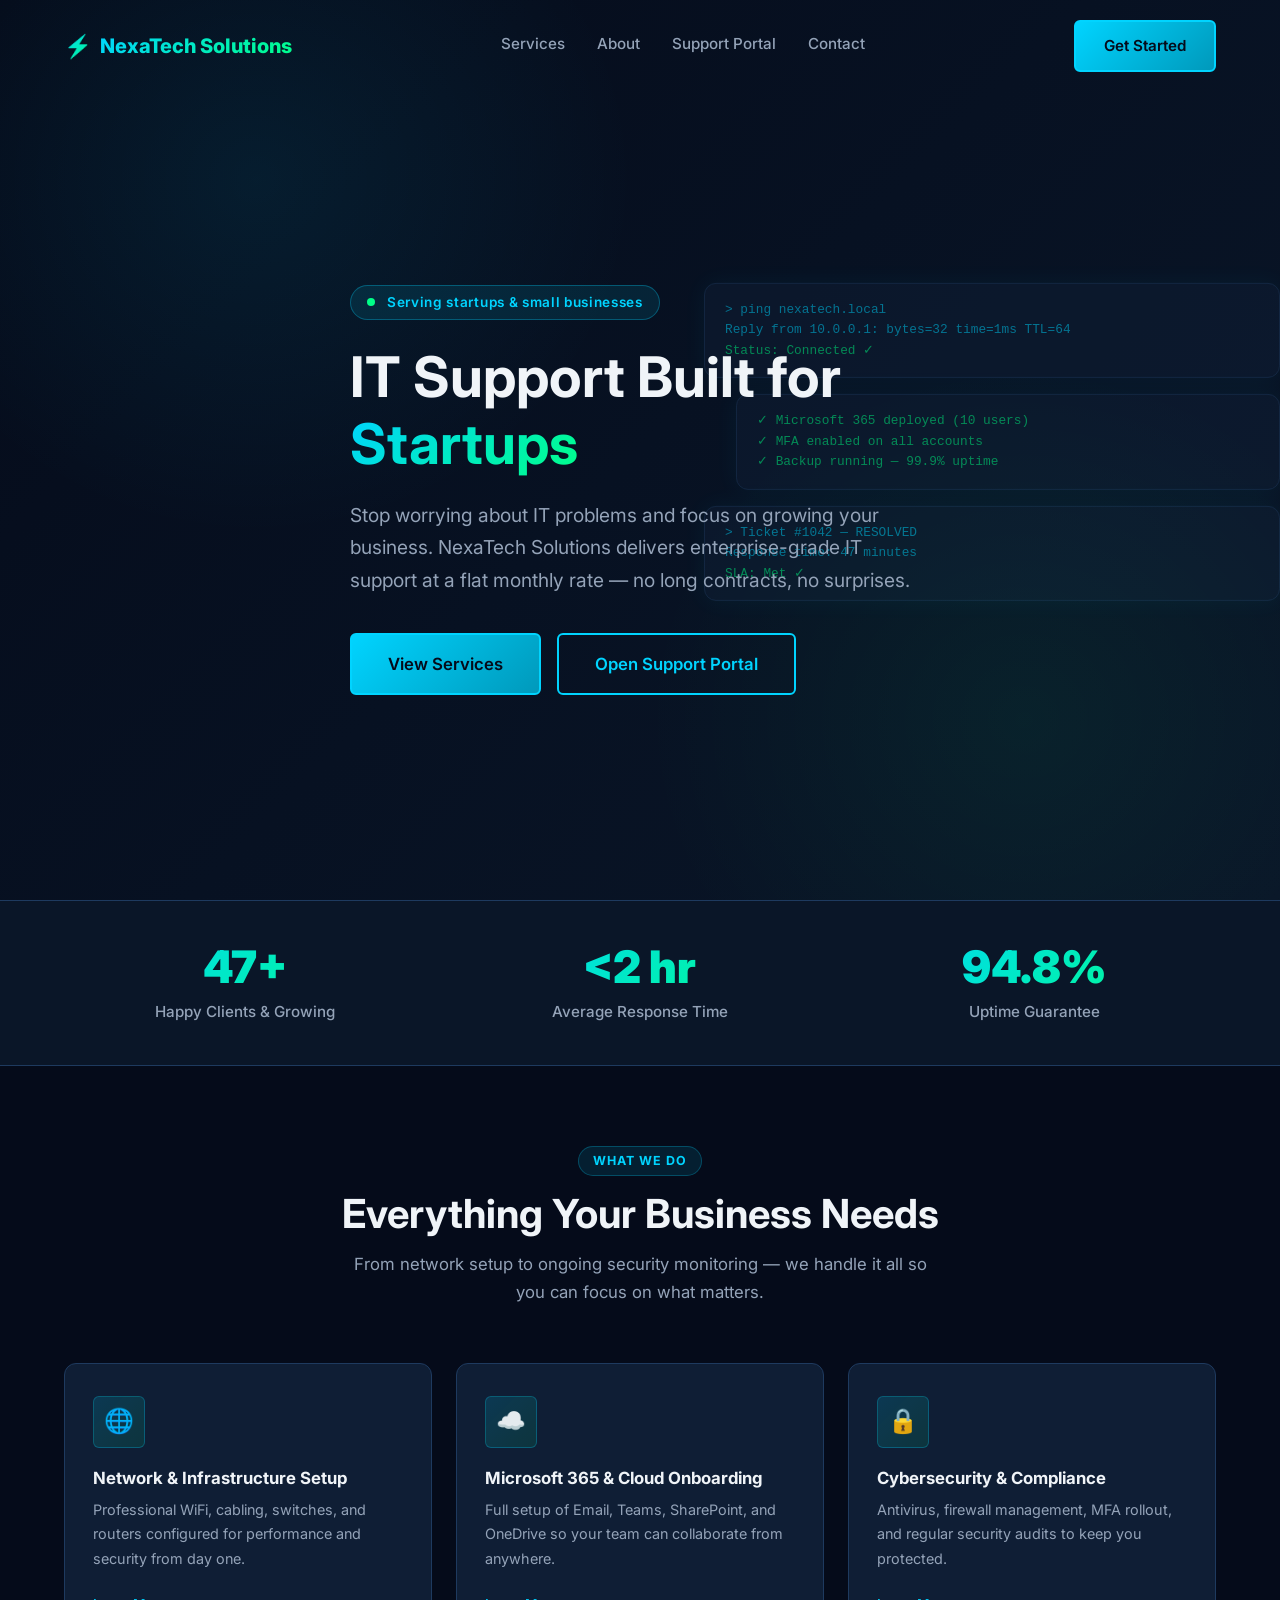
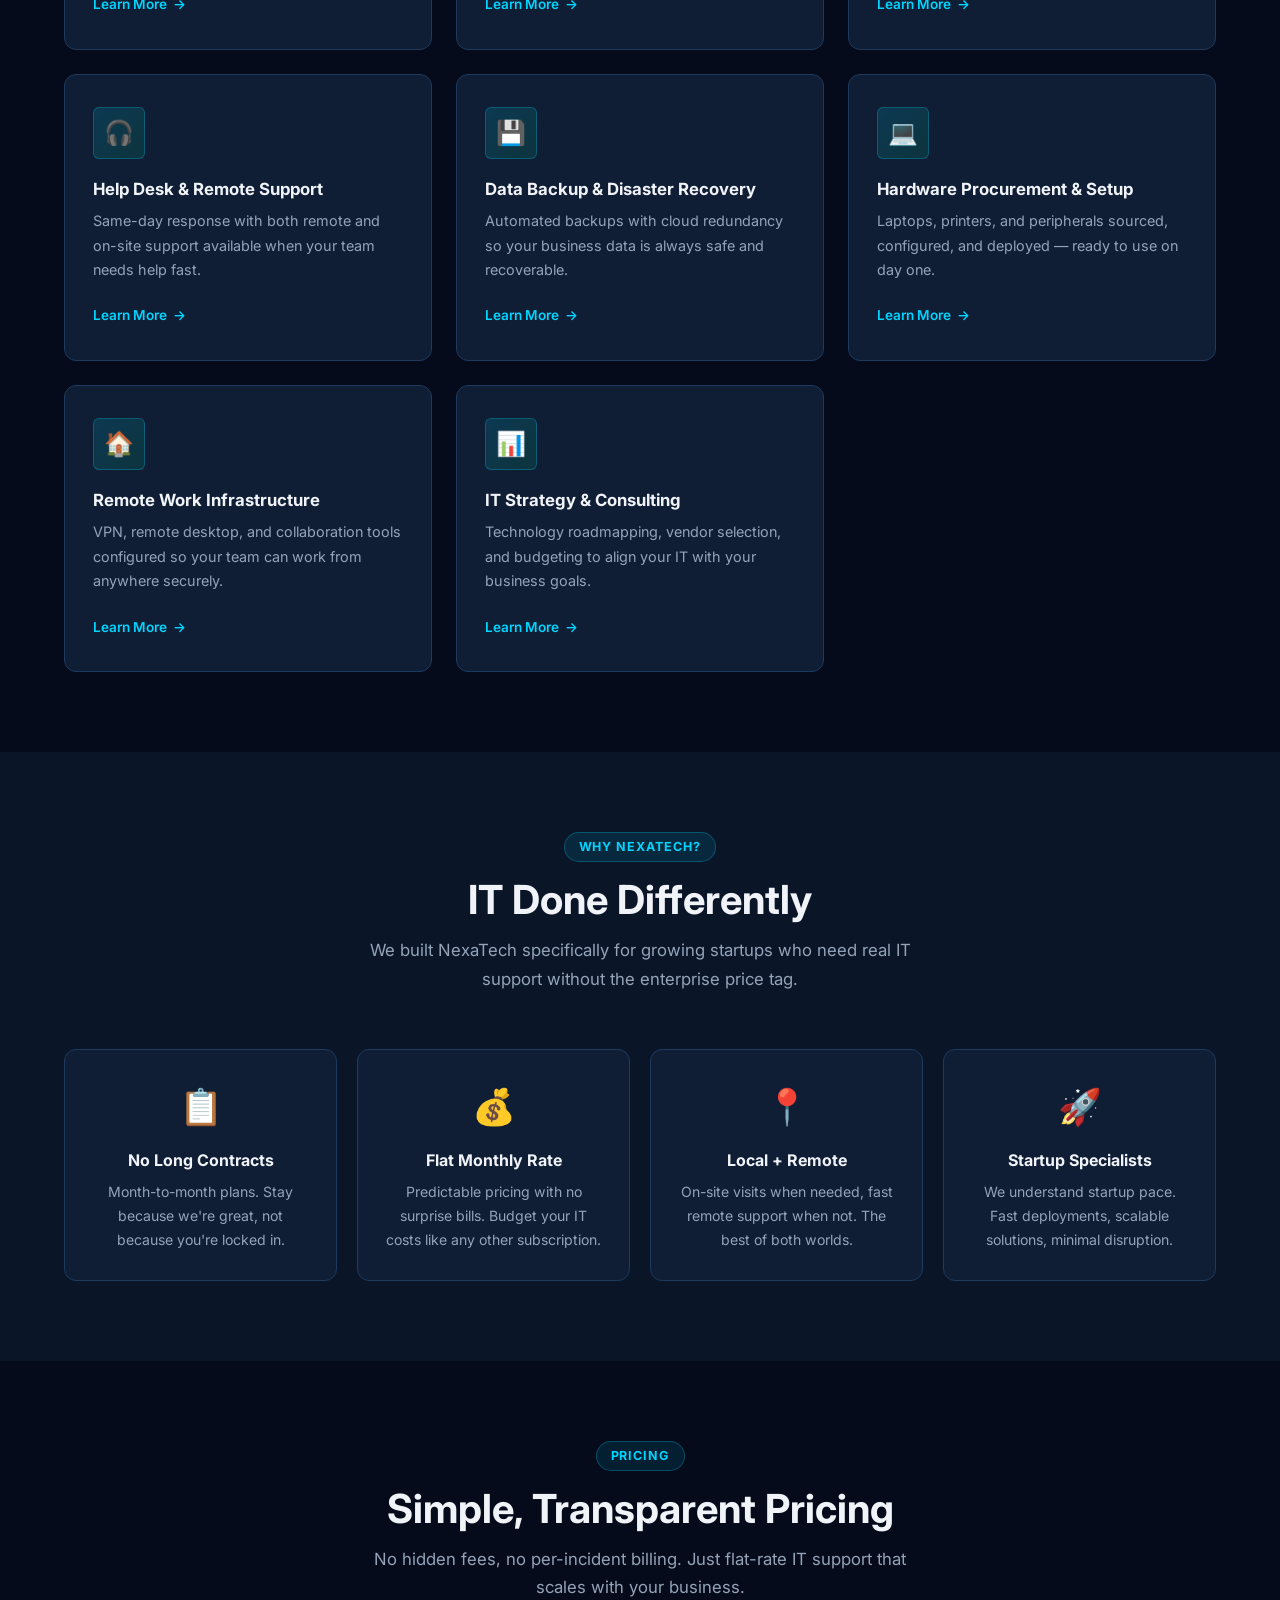
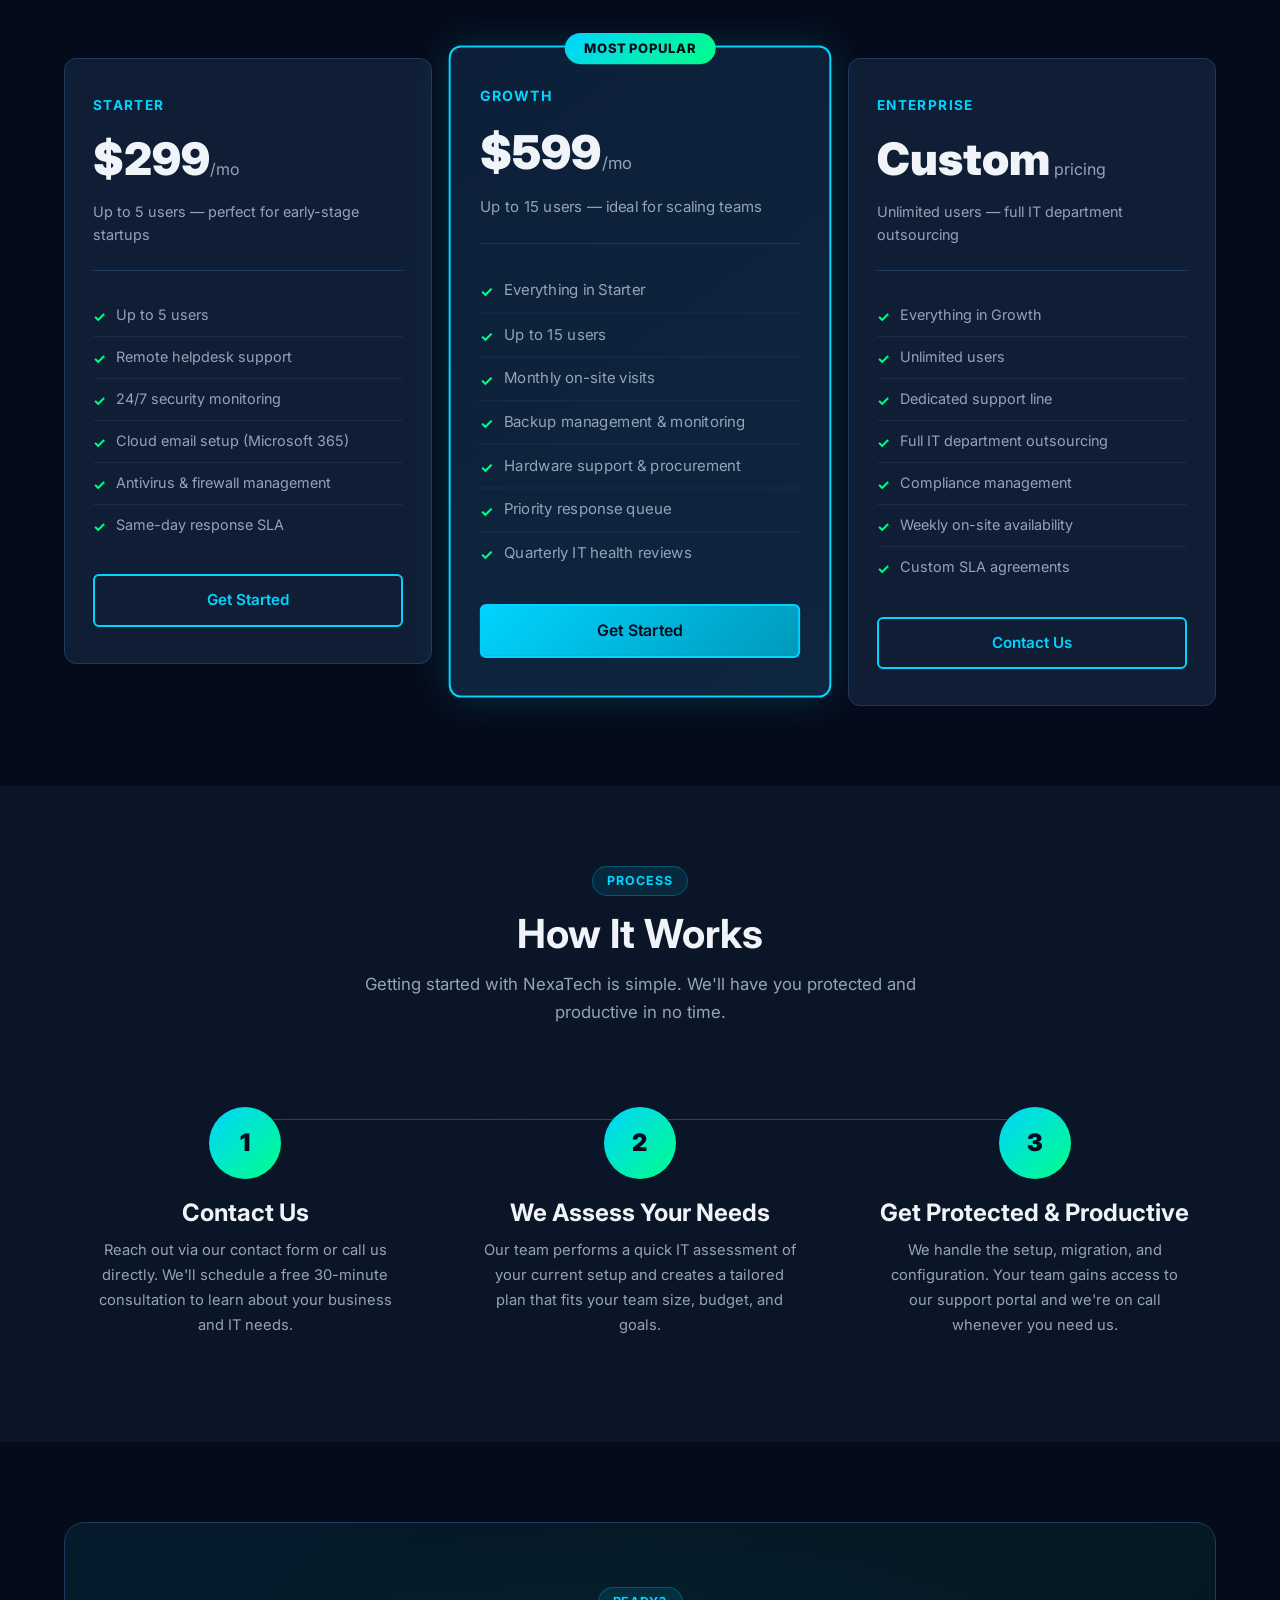
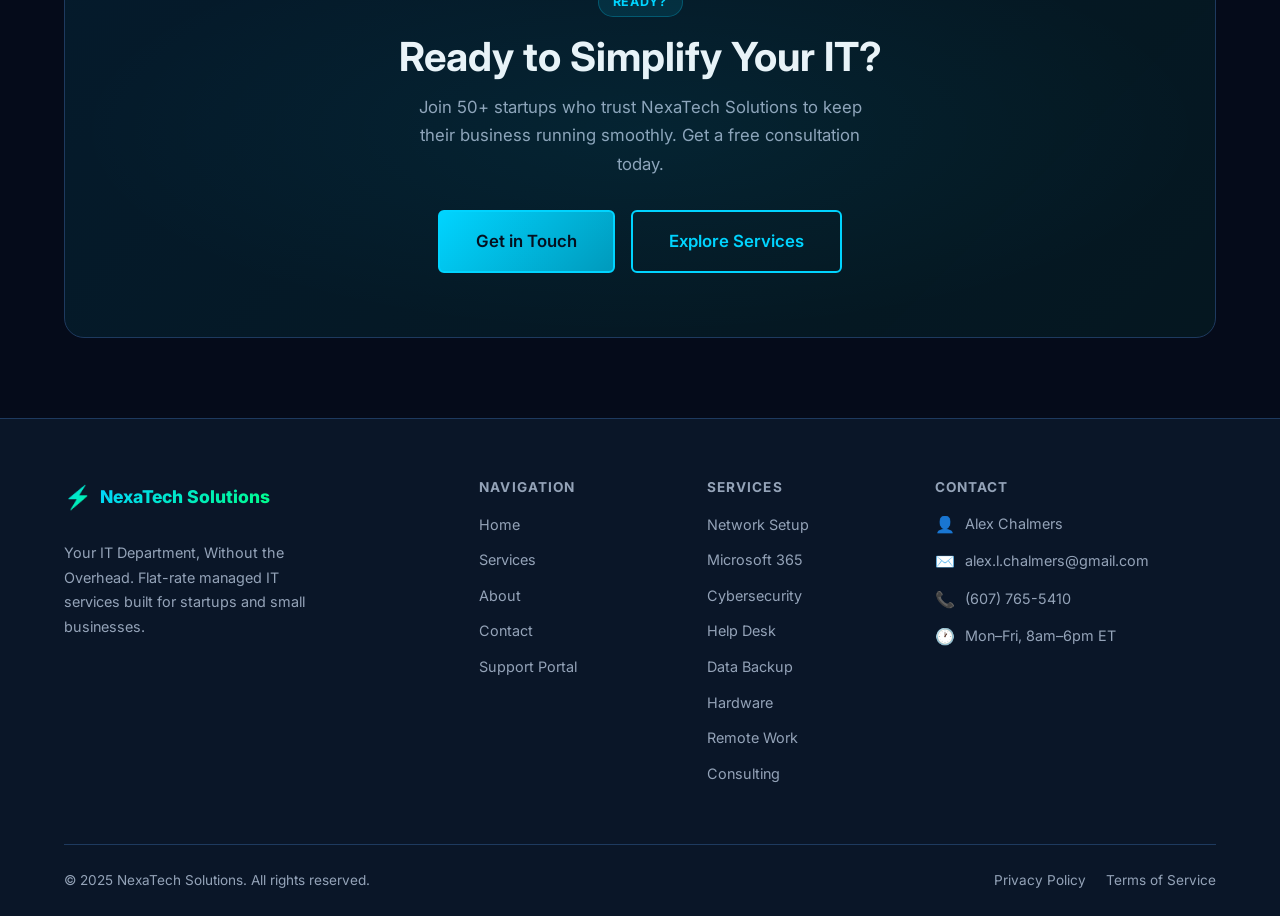
==== commit 0b512f7c: "Added lead tracking New admin/leads.php: dedicated contact-inquiry management with status tracking (" ====
--- a/index.html
+++ b/index.html
@@ -5,7 +5,7 @@
   <meta name="viewport" content="width=device-width, initial-scale=1.0" />
   <meta name="description" content="NexaTech Solutions — Managed IT services built for startups and small businesses. Network setup, Microsoft 365, cybersecurity, help desk, and more." />
   <title>NexaTech Solutions — Your IT Department, Without the Overhead</title>
-  <link rel="stylesheet" href="assets/css/styles.css" />
+  <link rel="stylesheet" href="assets/css/styles.css?v=3" />
   <link rel="preconnect" href="https://fonts.googleapis.com" />
   <link rel="preconnect" href="https://fonts.gstatic.com" crossorigin />
   <link href="https://fonts.googleapis.com/css2?family=Inter:wght@300;400;500;600;700;800;900&display=swap" rel="stylesheet" />
@@ -387,6 +387,6 @@
     </div>
   </footer>
 
-  <script src="assets/js/main.js?v=2"></script>
+  <script src="assets/js/main.js?v=3"></script>
 </body>
 </html>
--- a/assets/css/styles.css
+++ b/assets/css/styles.css
@@ -944,6 +944,8 @@
 .badge-pending { background: rgba(251,191,36,.12); color: #fbbf24; border: 1px solid rgba(251,191,36,.25); }
 .badge-inactive{ background: rgba(100,116,139,.12); color: #64748b; border: 1px solid rgba(100,116,139,.25); }
 .badge-new     { background: rgba(0,212,255,.15); color: var(--accent-cyan); border: 1px solid rgba(0,212,255,.3); }
+.badge-contacted { background: rgba(251,191,36,.15); color: #fbbf24; border: 1px solid rgba(251,191,36,.3); }
+.badge-converted { background: rgba(0,255,136,.15); color: var(--accent-green); border: 1px solid rgba(0,255,136,.3); }
 .badge-starter { background: rgba(148,163,184,.1); color: #94a3b8; border: 1px solid rgba(148,163,184,.2); }
 .badge-growth  { background: rgba(0,212,255,.1); color: var(--accent-cyan); border: 1px solid rgba(0,212,255,.2); }
 .badge-enterprise { background: rgba(0,255,136,.1); color: var(--accent-green); border: 1px solid rgba(0,255,136,.2); }
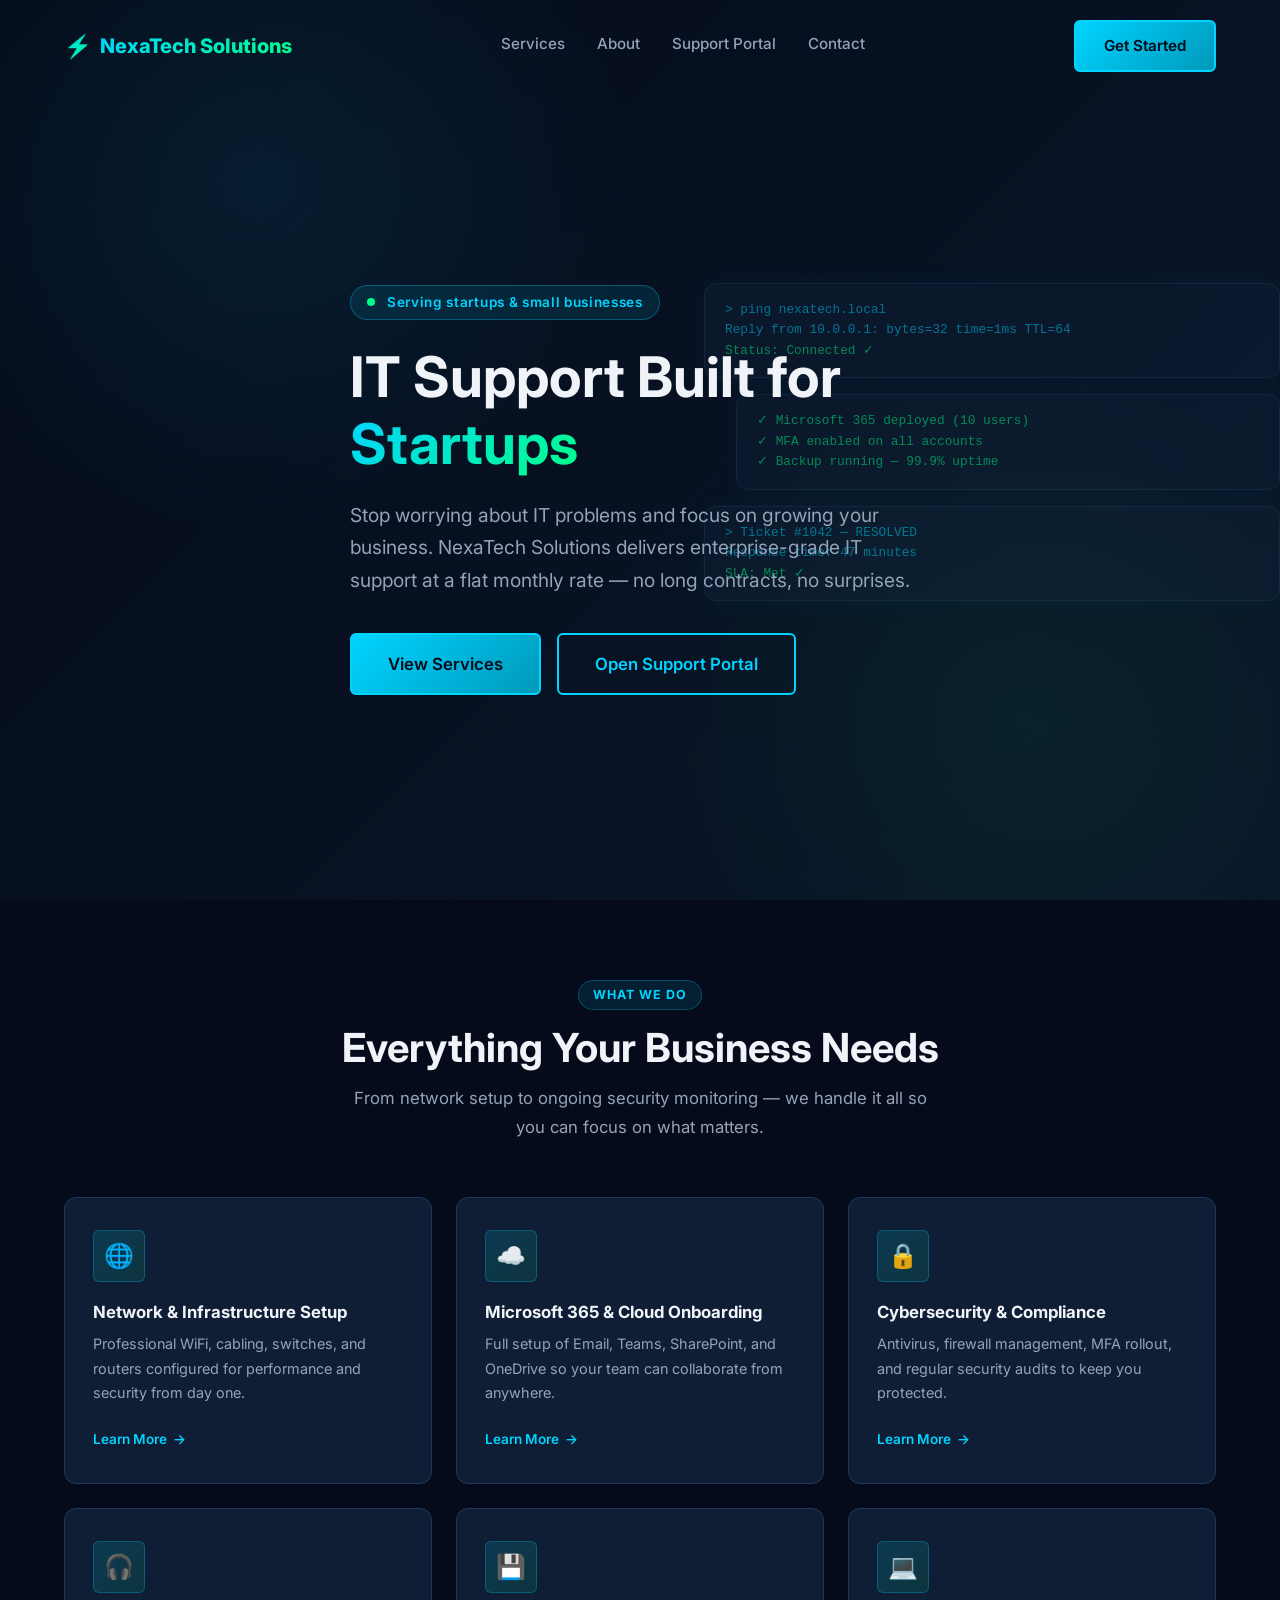
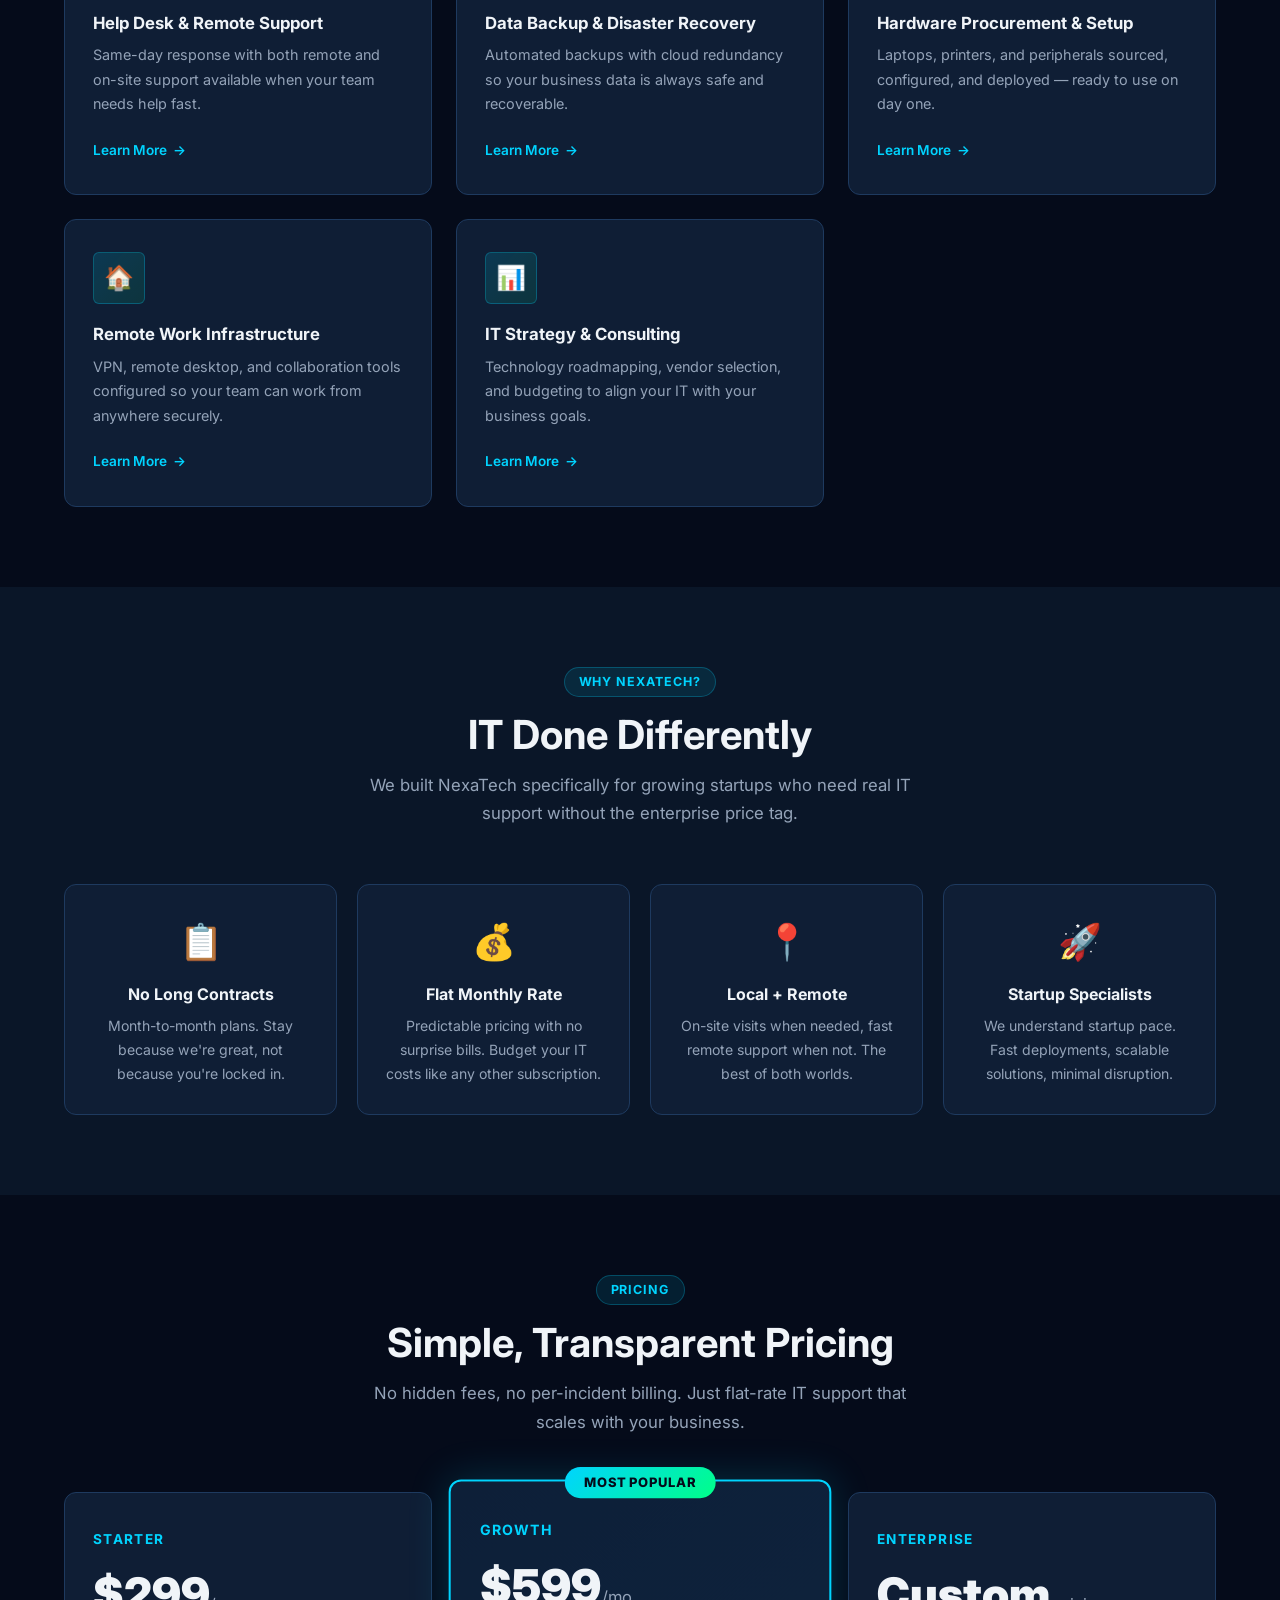
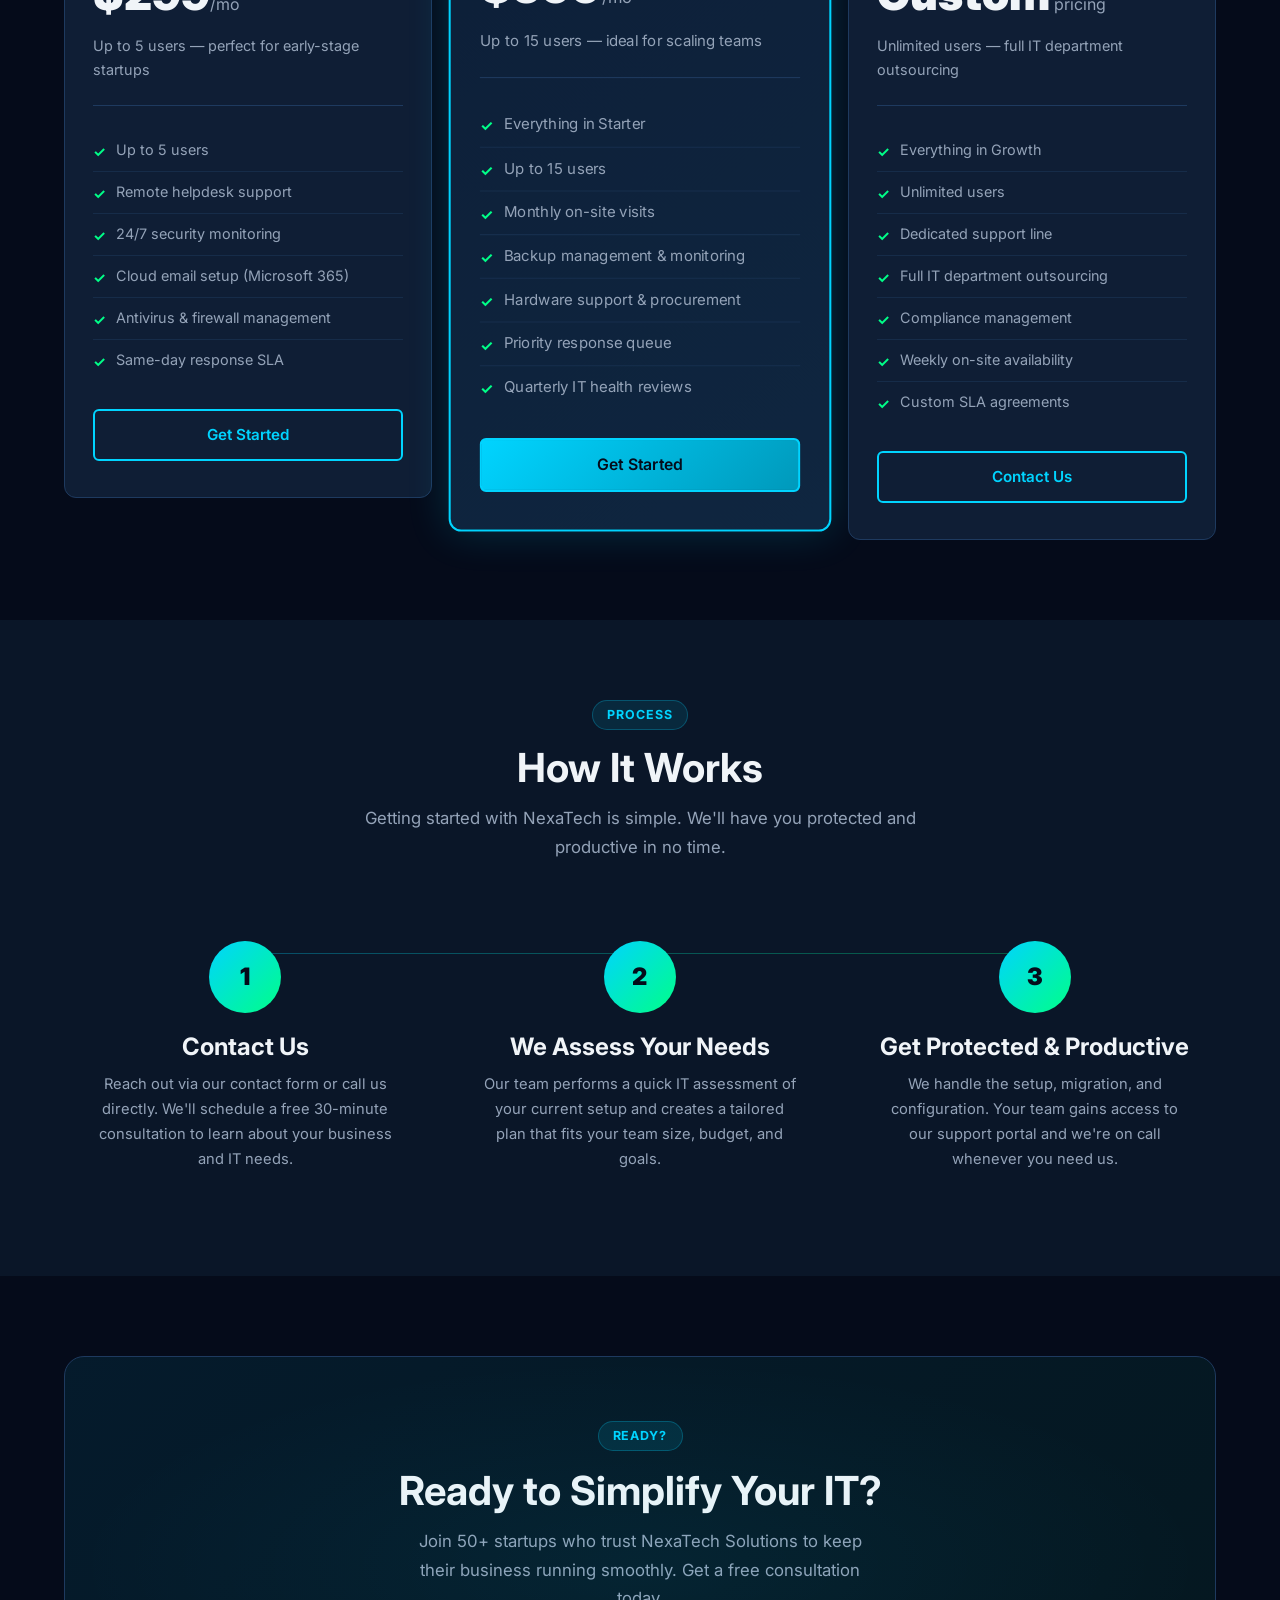
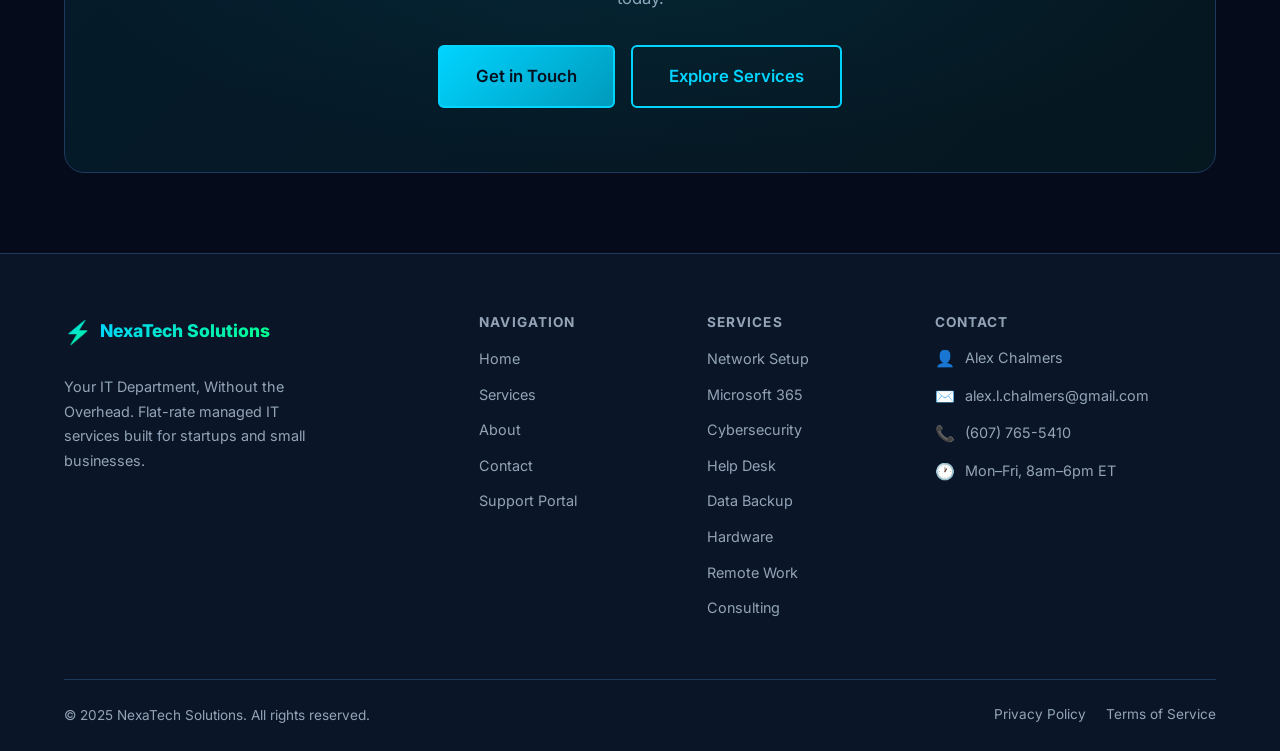
==== commit 2369c76e: "Add legal pages, staff management, and new-client planning tool - privacy-policy.html / terms-of-ser" ====
--- a/index.html
+++ b/index.html
@@ -89,6 +89,7 @@
   </section>
 
   <!-- ===================== STATS ===================== -->
+  <!-- Hidden until we have real numbers to show — see conversation 2026-07-08
   <section class="stats-row">
     <div class="container">
       <div class="stats-grid">
@@ -107,6 +108,7 @@
       </div>
     </div>
   </section>
+  -->
 
   <!-- ===================== SERVICES GRID ===================== -->
   <section class="section" id="services">
@@ -380,13 +382,13 @@
       <div class="footer-bottom">
         <p>&copy; 2025 NexaTech Solutions. All rights reserved.</p>
         <div style="display:flex;gap:20px;">
-          <a href="#">Privacy Policy</a>
-          <a href="#">Terms of Service</a>
+          <a href="privacy-policy.html">Privacy Policy</a>
+          <a href="terms-of-service.html">Terms of Service</a>
         </div>
       </div>
     </div>
   </footer>
 
-  <script src="assets/js/main.js?v=3"></script>
+  <script src="assets/js/main.js?v=6"></script>
 </body>
 </html>
